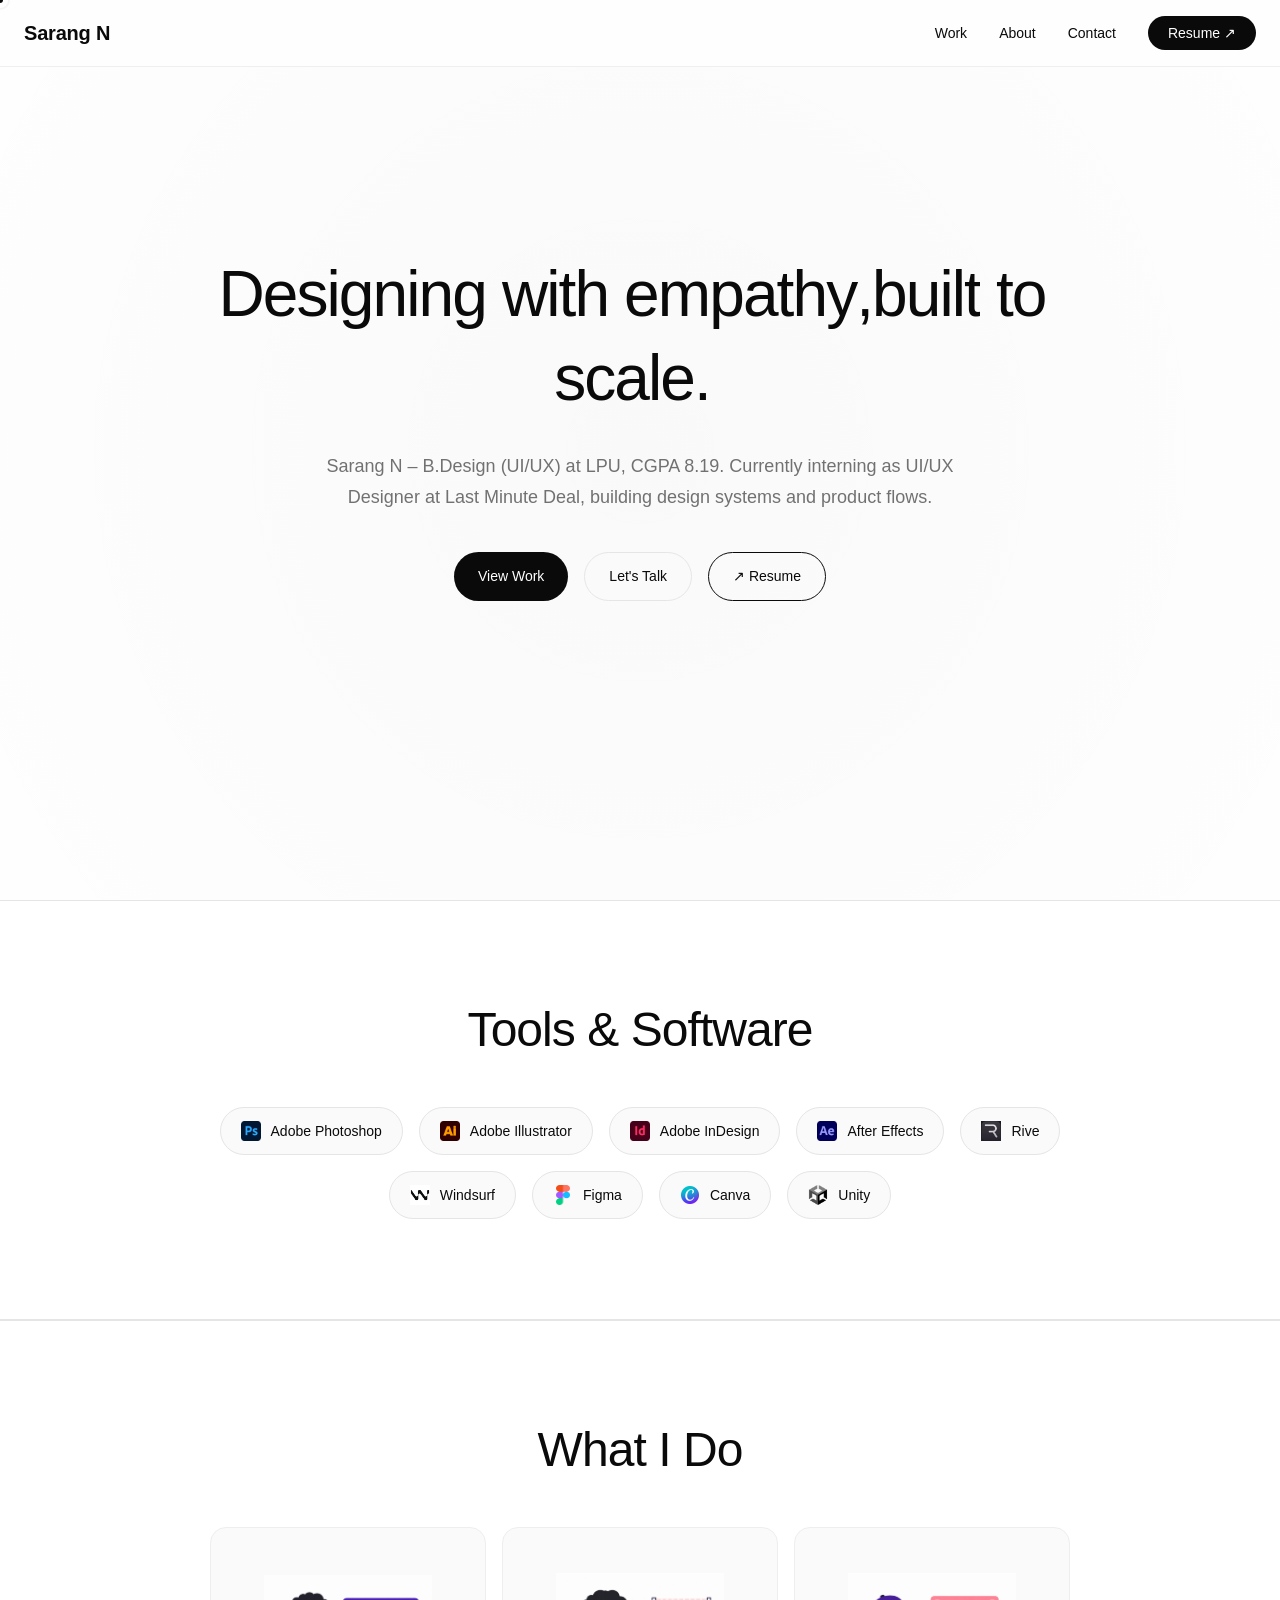
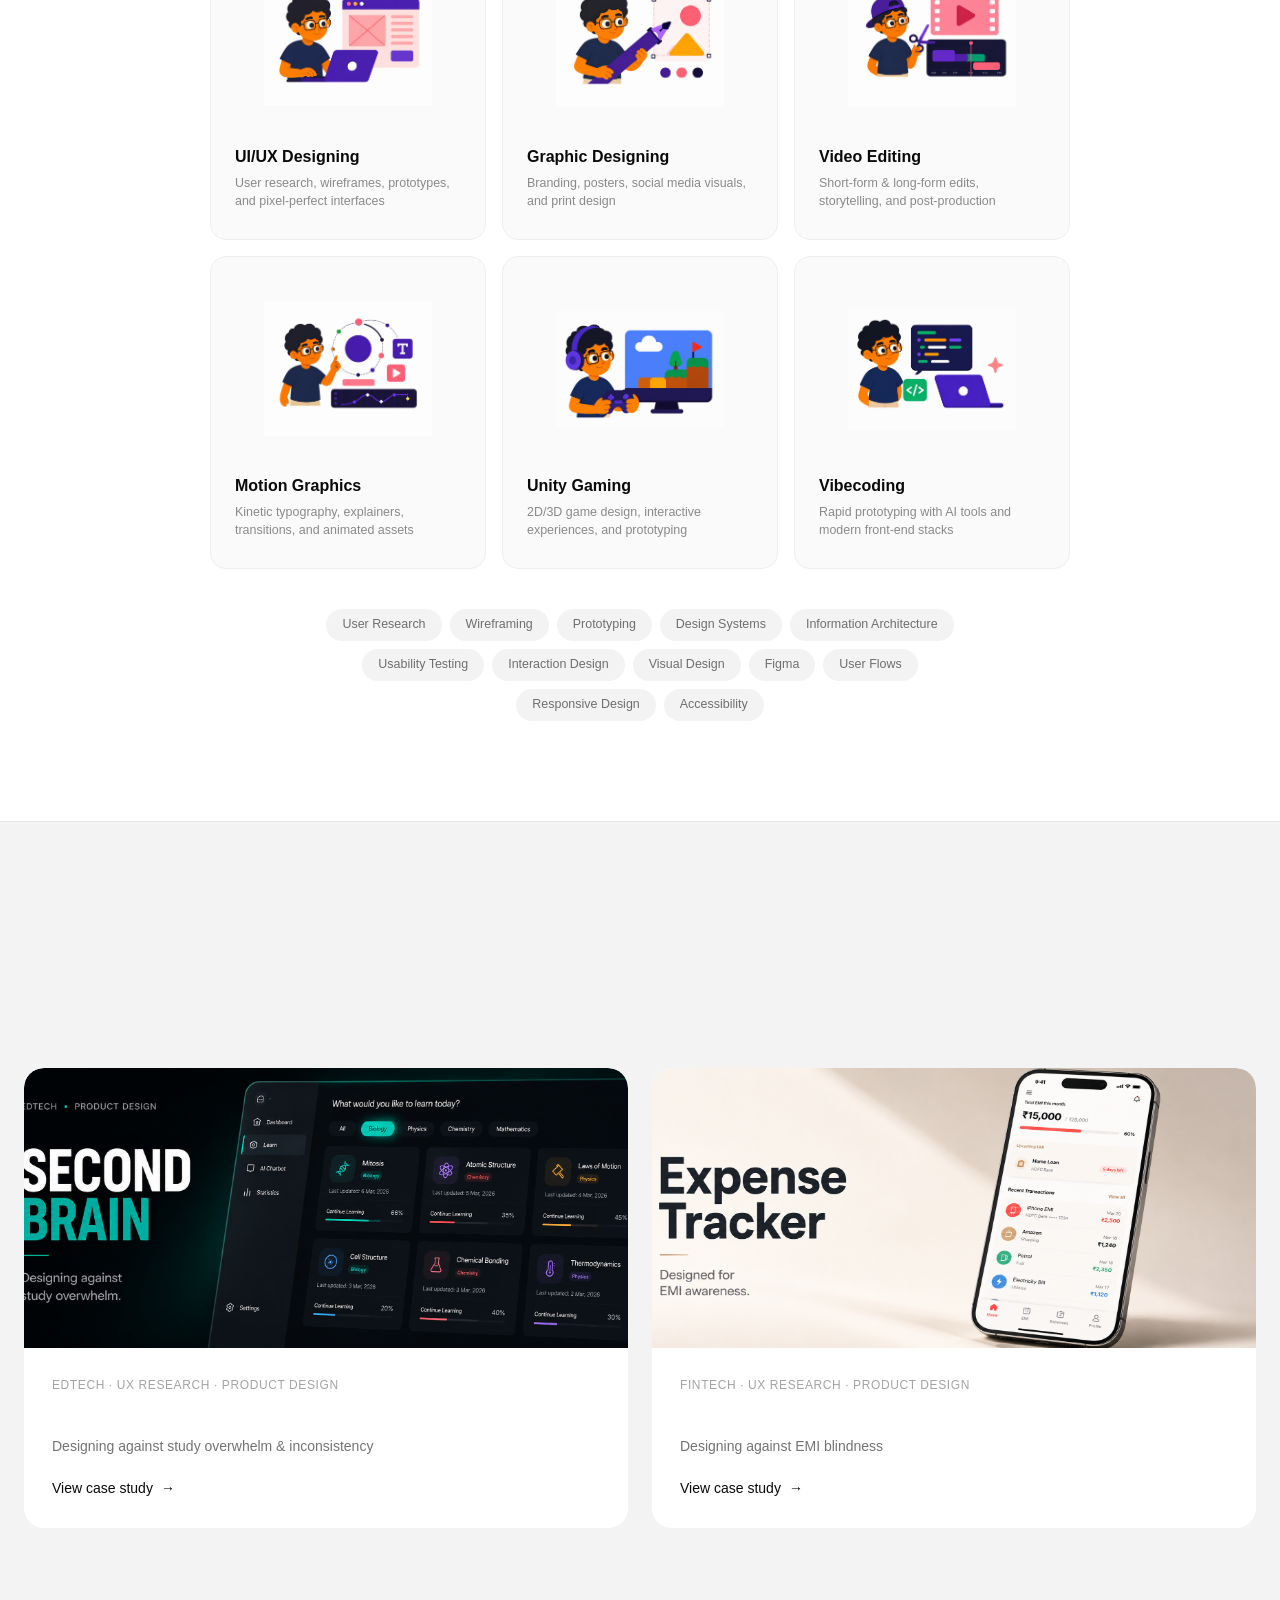
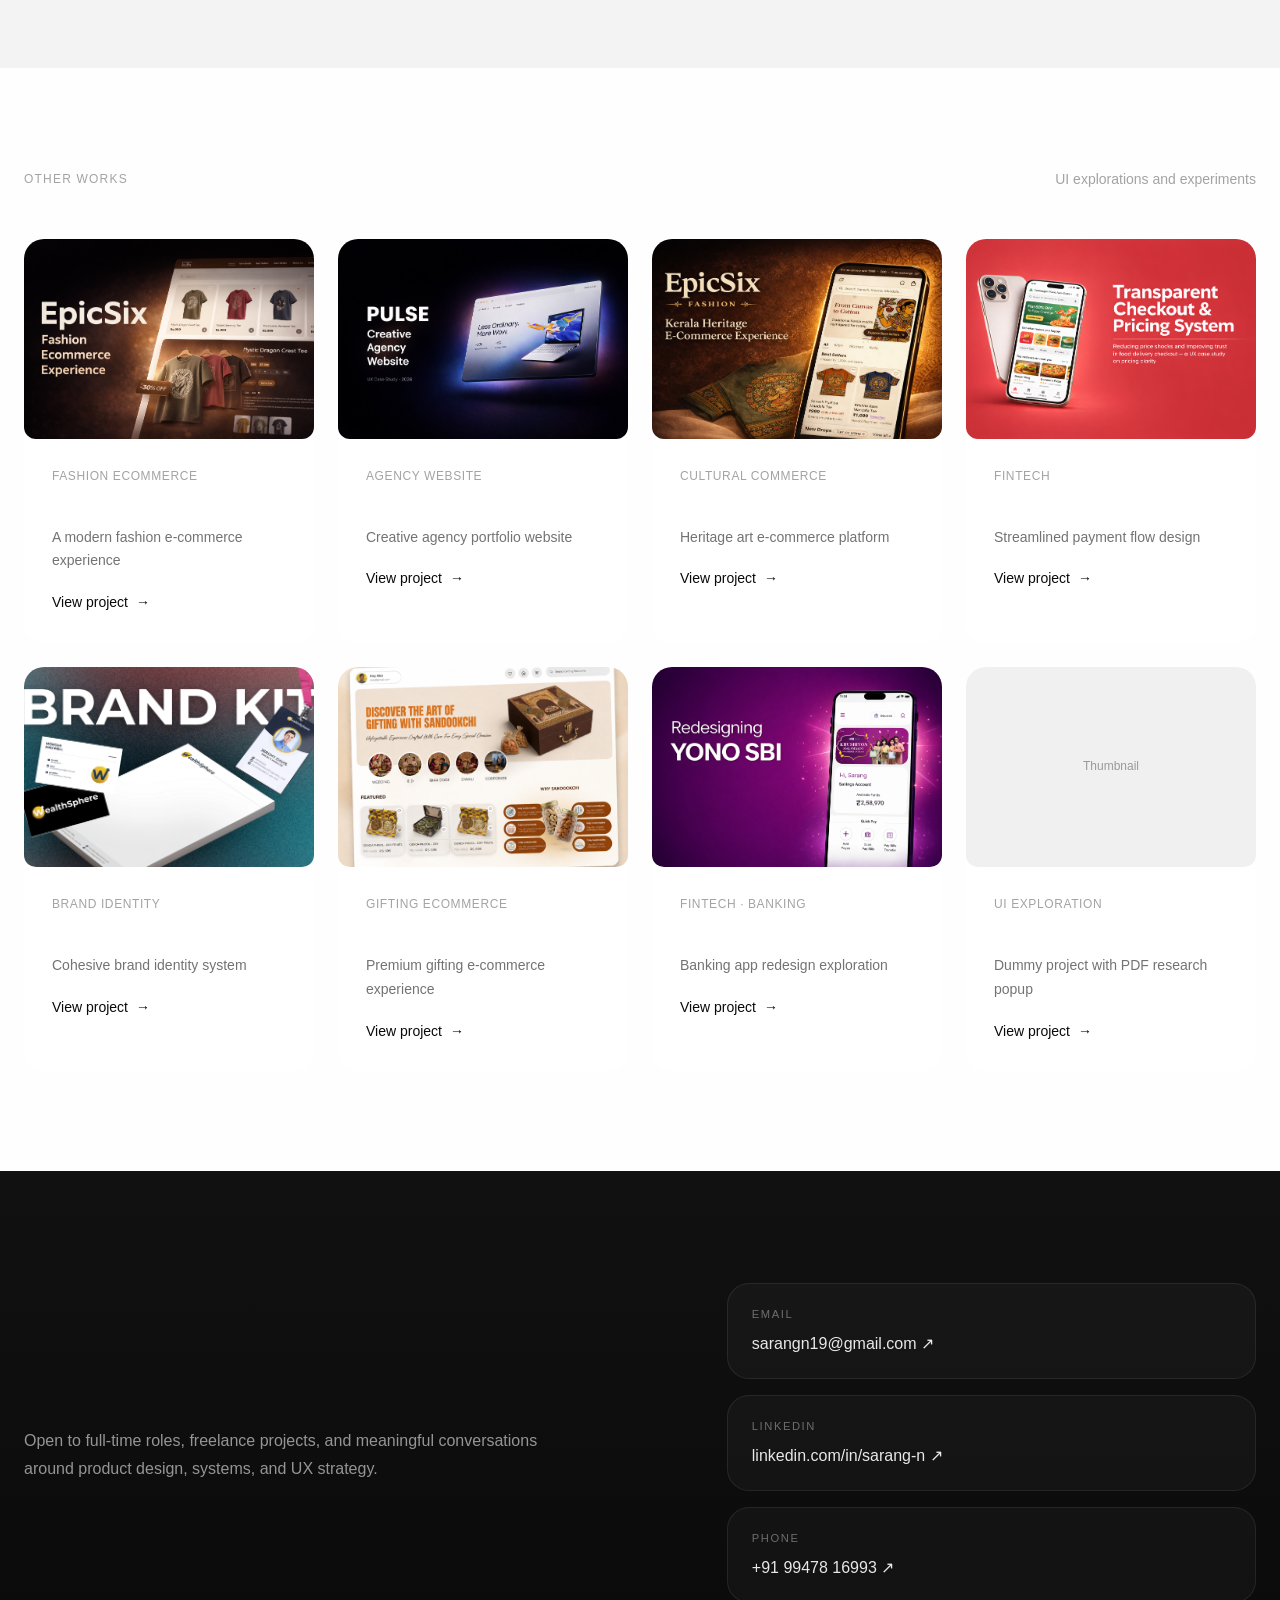
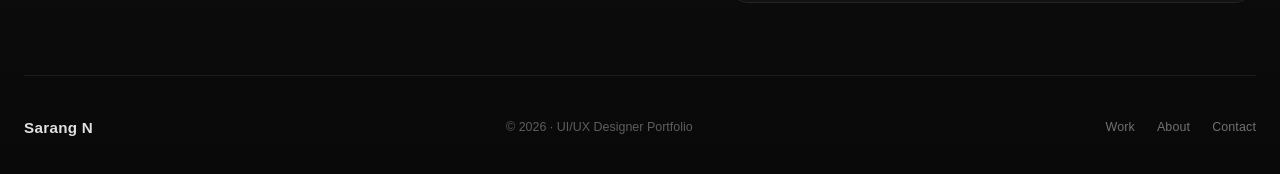
==== index.html @ 572680f7 "Remove grey hover bg" ====
﻿<!DOCTYPE html>
<html lang="en">
<head>
    <meta charset="UTF-8">
    <meta name="viewport" content="width=device-width, initial-scale=1.0">
    <title>Sarang N – UI/UX Designer</title>
    <link href="https://api.fontshare.com/v2/css?f[]=satoshi@400,500,700,900&display=swap" rel="stylesheet">
    <link rel="stylesheet" href="styles.css">
    <style>
        /* Satoshi override */
        * { font-family: 'Satoshi', sans-serif !important; }

        /* Nav fix â€” use existing .navbar + .container */
        .navbar { background: rgba(254,254,254,0.92); border-bottom: 1px solid rgba(0,0,0,0.06); }
        .navbar.scrolled { background: rgba(254,254,254,0.98); }
        .logo, .nav-links a { color: #0a0a0a !important; }
        .nav-links a::after, .nav-links a::before { background: #0a0a0a !important; }
        .nav-cta-item { list-style: none; }
        .nav-cta {
            background: #0a0a0a !important;
            color: #ffffff !important;
            border-color: #0a0a0a !important;
            padding: 10px 20px !important;
            border-radius: 100px !important;
            text-decoration: none !important;
            font-size: 0.875rem !important;
            font-weight: 500 !important;
        }
        .nav-cta span { color: #ffffff !important; }
        .nav-cta::after, .nav-cta::before { display: none !important; }
        .nav-cta:hover { background: #1f1f1f !important; color: #fff !important; }
        .mobile-resume-cta {
            display: none;
            background: #0a0a0a;
            color: #ffffff;
            border: 1px solid #0a0a0a;
            border-radius: 100px;
            padding: 8px 14px;
            font-size: 0.8rem;
            font-weight: 500;
            text-decoration: none;
            line-height: 1;
            white-space: nowrap;
        }
        .mobile-menu-btn span { background: #0a0a0a; }
        .nav-links.active { background: rgba(254,254,254,0.98) !important; }

        /* Hero */
        .hero { background: #fefefe; }
        .hero-title { color: #0a0a0a; -webkit-text-fill-color: #0a0a0a; background: none; background-clip: unset; }
        .hero-subtitle { color: rgba(0,0,0,0.55); }

        /* Work cards */
        .work { background: #f3f3f3; }
        .work-card { background: #fff; border-radius: 20px; overflow: hidden; }
        .work-card h3 { color: #0a0a0a; }

        /* Tools */
        .tools { background: #fff; }

        /* Combined contact+footer */
        .contact-combined {
            background: linear-gradient(180deg, #111111 0%, #090909 100%);
            color: #ffffff;
        }
        .cc-inner {
            max-width: 1400px;
            margin: 0 auto;
            padding: 0 24px;
        }
        .cc-top {
            display: grid;
            grid-template-columns: minmax(0, 1.1fr) minmax(320px, 0.9fr);
            gap: 56px;
            align-items: start;
            padding: 112px 0 72px;
            border-bottom: 1px solid rgba(255,255,255,0.08);
        }
        .cc-heading {
            max-width: 680px;
        }
        .cc-title {
            font-size: clamp(2.6rem,5vw,5rem);
            font-weight: 700;
            letter-spacing: -.04em;
            line-height: 0.98;
            color: #fff;
            margin-bottom: 18px;
        }
        .cc-title em {
            font-style: italic;
            font-weight: 400;
            color: rgba(255,255,255,0.9);
        }
        .cc-sub {
            font-size: 1rem;
            line-height: 1.8;
            color: rgba(255,255,255,.56);
            margin-bottom: 0;
            max-width: 520px;
        }
        .cc-links {
            display: grid;
            gap: 16px;
        }
        .cc-link {
            display: block;
            padding: 22px 24px;
            border: 1px solid rgba(255,255,255,.08);
            border-radius: 22px;
            background: rgba(255,255,255,.03);
            text-decoration: none;
            transition: transform .2s ease, border-color .2s ease, background .2s ease;
        }
        .cc-link:hover {
            transform: translateY(-2px);
            border-color: rgba(255,255,255,.16);
            background: rgba(255,255,255,.05);
        }
        .cc-link-content {
            display: flex;
            flex-direction: column;
            gap: 8px;
        }
        .cc-link-label {
            font-size: .7rem;
            letter-spacing: .14em;
            text-transform: uppercase;
            color: rgba(255,255,255,.38);
        }
        .cc-link-val {
            font-size: 1rem;
            line-height: 1.5;
            color: rgba(255,255,255,.9);
            transition: color .2s ease;
        }
        .cc-link:hover .cc-link-val { color:#fff; }
        .cc-bottom {
            display:flex;
            align-items:center;
            justify-content:space-between;
            padding:28px 0 34px;
            gap:16px;
            flex-wrap:wrap;
        }
        .cc-logo {
            font-size: .95rem;
            font-weight: 600;
            color: rgba(255,255,255,.88);
        }
        .cc-copy {
            font-size: .78rem;
            color: rgba(255,255,255,.34);
        }
        .cc-nav {
            display:flex;
            gap:22px;
        }
        .cc-nav a {
            font-size: .78rem;
            color: rgba(255,255,255,.42);
            text-decoration:none;
            transition:color .2s ease;
        }
        .cc-nav a:hover { color:rgba(255,255,255,.82); }

        /* Expertise section */
        .expertise {
            padding: 100px 0;
            background: #fff;
            border-top: 1px solid var(--border-color);
            border-bottom: 1px solid var(--border-color);
        }
        .expertise-title {
            text-align: center;
            margin-bottom: 48px;
        }
        .expertise-title .section-title {
            margin-bottom: 0;
        }
        .expertise-grid {
            display: grid;
            grid-template-columns: repeat(3, 1fr);
            gap: 16px;
            max-width: 860px;
            margin: 0 auto 40px;
        }
        .exp-card {
            padding: 28px 24px;
            background: #fafafa;
            border: 1px solid #eee;
            border-radius: 16px;
            transition: all .35s cubic-bezier(.16,1,.3,1);
        }
        .exp-card:hover {
            transform: translateY(-4px);
        }
        .exp-icon {
            width: 168px;
            height: 168px;
            object-fit: contain;
            display: block;
            margin: 0 auto 20px;
            border-radius: 16px;
        }
        .exp-name {
            font-size: 1rem;
            font-weight: 600;
            color: #0a0a0a;
        }
        .exp-sub {
            font-size: .78rem;
            color: rgba(0,0,0,.45);
            margin-top: 4px;
            line-height: 1.5;
        }
        .ux-skills {
            display: flex;
            flex-wrap: wrap;
            justify-content: center;
            gap: 8px;
            max-width: 680px;
            margin: 0 auto;
        }
        .ux-skill-pill {
            padding: 6px 16px;
            background: #f3f3f3;
            border-radius: 100px;
            font-size: .78rem;
            font-weight: 500;
            color: rgba(0,0,0,.55);
            transition: all .25s ease;
        }
        .ux-skill-pill:hover {
            background: #0a0a0a;
            color: #fff;
        }
        @media(max-width:768px) {
            .expertise-grid { grid-template-columns: repeat(2,1fr); gap: 12px; }
            .exp-card { padding: 22px 18px; }
        }
        @media(max-width:480px) {
            .expertise-grid { grid-template-columns: 1fr; }
        }

        @media(max-width:900px) {
            .cc-top {
                grid-template-columns: 1fr;
                gap: 36px;
                padding: 84px 0 56px;
            }
        }

        @media(max-width:600px) {
            .cc-inner { padding: 0 20px; }
            .cc-top { padding:72px 0 44px; }
            .cc-link { padding: 18px 18px; border-radius: 18px; }
            .cc-bottom { flex-direction:column; align-items:flex-start; padding:22px 0 28px; }
        }

        @media (max-width: 768px) {
            .mobile-resume-cta { display: inline-flex; align-items: center; justify-content: center; }
            .nav-links.active .nav-cta-item { width: 100%; }
            .nav-links.active .nav-cta {
                width: 100%;
                justify-content: center;
            }
        }


    </style>
</head>
<body>
<div class="page-wrapper">

    <!-- Nav -->
    <nav class="navbar">
        <div class="container" style="display:flex;align-items:center;justify-content:space-between;">
            <a href="#" class="logo">Sarang N</a>
            <ul class="nav-links">
                <li><a href="#work">Work</a></li>
                <li><a href="#about">About</a></li>
                <li><a href="#contact">Contact</a></li>
                <li class="nav-cta-item"><a href="#" class="nav-cta"><span>Resume ↗</span></a></li>
            </ul>
            <a href="#" class="mobile-resume-cta">Resume ↗</a>
            <button class="mobile-menu-btn"><span></span><span></span></button>
        </div>
    </nav>

    <!-- Hero -->
    <section class="hero">
        <div class="container">
            <h1 class="hero-title">Designing with empathy,<br>built to scale.</h1>
            <p class="hero-subtitle">Sarang N – B.Design (UI/UX) at LPU, CGPA 8.19. Currently interning as UI/UX Designer at Last Minute Deal, building design systems and product flows.</p>
            <div class="hero-cta">
                <a href="#work" class="btn btn-primary">View Work</a>
                <a href="#contact" class="btn btn-secondary">Let's Talk</a>
                <a href="#" class="btn btn-outline">↗ Resume</a>
            </div>
        </div>
    </section>

    <!-- Tools -->
    <section class="tools" id="about">
        <div class="container">
            <h2 class="section-title">Tools & Software</h2>
            <div class="tools-grid">
                <div class="tool-item"><img src="software logo/photoshop logo.png" alt="Adobe Photoshop"><span>Adobe Photoshop</span></div>
                <div class="tool-item"><img src="software logo/illustrator logo.png" alt="Adobe Illustrator"><span>Adobe Illustrator</span></div>
                <div class="tool-item"><img src="software logo/indesign.png" alt="Adobe InDesign"><span>Adobe InDesign</span></div>
                <div class="tool-item"><img src="software logo/after effects.png" alt="After Effects"><span>After Effects</span></div>
                <div class="tool-item"><img src="software logo/rive logo.png" alt="Rive"><span>Rive</span></div>
                <div class="tool-item"><img src="software logo/windsurf logo.png" alt="Windsurf"><span>Windsurf</span></div>
                <div class="tool-item"><img src="software logo/figma logo.png" alt="Figma"><span>Figma</span></div>
                <div class="tool-item"><img src="software logo/canva logo.png" alt="Canva"><span>Canva</span></div>
                <div class="tool-item"><img src="software logo/unity logo.webp" alt="Unity"><span>Unity</span></div>
            </div>
        </div>
    </section>

    <!-- Expertise -->
    <section class="expertise">
        <div class="container">
            <div class="expertise-title">
                <h2 class="section-title">What I Do</h2>
            </div>
            <div class="expertise-grid">
                <div class="exp-card">
                    <img src="uiux.png" alt="" class="exp-icon">
                    <div class="exp-name">UI/UX Designing</div>
                    <div class="exp-sub">User research, wireframes, prototypes, and pixel-perfect interfaces</div>
                </div>
                <div class="exp-card">
                    <img src="graphic designing.png" alt="" class="exp-icon">
                    <div class="exp-name">Graphic Designing</div>
                    <div class="exp-sub">Branding, posters, social media visuals, and print design</div>
                </div>
                <div class="exp-card">
                    <img src="video editing.png" alt="" class="exp-icon">
                    <div class="exp-name">Video Editing</div>
                    <div class="exp-sub">Short-form &amp; long-form edits, storytelling, and post-production</div>
                </div>
                <div class="exp-card">
                    <img src="motion graphics.png" alt="" class="exp-icon">
                    <div class="exp-name">Motion Graphics</div>
                    <div class="exp-sub">Kinetic typography, explainers, transitions, and animated assets</div>
                </div>
                <div class="exp-card">
                    <img src="unity gaming.png" alt="" class="exp-icon">
                    <div class="exp-name">Unity Gaming</div>
                    <div class="exp-sub">2D/3D game design, interactive experiences, and prototyping</div>
                </div>
                <div class="exp-card">
                    <img src="vibe coding.png" alt="" class="exp-icon">
                    <div class="exp-name">Vibecoding</div>
                    <div class="exp-sub">Rapid prototyping with AI tools and modern front-end stacks</div>
                </div>
            </div>
            <div class="ux-skills">
                <span class="ux-skill-pill">User Research</span>
                <span class="ux-skill-pill">Wireframing</span>
                <span class="ux-skill-pill">Prototyping</span>
                <span class="ux-skill-pill">Design Systems</span>
                <span class="ux-skill-pill">Information Architecture</span>
                <span class="ux-skill-pill">Usability Testing</span>
                <span class="ux-skill-pill">Interaction Design</span>
                <span class="ux-skill-pill">Visual Design</span>
                <span class="ux-skill-pill">Figma</span>
                <span class="ux-skill-pill">User Flows</span>
                <span class="ux-skill-pill">Responsive Design</span>
                <span class="ux-skill-pill">Accessibility</span>
            </div>
        </div>
    </section>

    <!-- Work -->
    <section id="work" class="work">
        <div class="container">
            <div class="work-header">
                <h2 class="section-title">Selected Work</h2>
            </div>
            <div class="work-grid" style="grid-template-columns:repeat(2,1fr);">
                <a href="case-studies/second-brain.html" class="work-card" style="text-decoration:none;display:block;">
                    <div class="work-image" style="height:280px;overflow:hidden;border-radius:20px 20px 0 0;"><img src="thumbnail/thumbnail-secondbrain.png" alt="Second Brain Thumbnail" style="width:100%;height:100%;object-fit:cover;"></div>
                    <div class="work-content">
                        <span class="work-tag">EdTech · UX Research · Product Design</span>
                        <h3>Second Brain</h3>
                        <p>Designing against study overwhelm &amp; inconsistency</p>
                        <span class="work-link">View case study</span>
                    </div>
                </a>
                <a href="case-studies/clearflow.html" class="work-card" style="text-decoration:none;display:block;">
                    <div class="work-image" style="height:280px;overflow:hidden;border-radius:20px 20px 0 0;"><img src="thumbnail/thumbnail-flow-emi.png" alt="ClearFlow Thumbnail" style="width:100%;height:100%;object-fit:cover;"></div>
                    <div class="work-content">
                        <span class="work-tag">Fintech · UX Research · Product Design</span>
                        <h3>ClearFlow</h3>
                        <p>Designing against EMI blindness</p>
                        <span class="work-link">View case study</span>
                    </div>
                </a>
            </div>
        </div>
    </section>

    <!-- Other Works -->
    <section id="other-works" class="other-works">
        <div class="container">
            <div class="other-works-header">
                <span class="other-works-label">OTHER WORKS</span>
                <span class="other-works-subtitle">UI explorations and experiments</span>
            </div>
            <div class="other-works-grid">
                <a href="case-studies/epicsix.html" class="work-card" style="text-decoration:none;display:block;">
                    <div class="work-image" style="height:200px;overflow:hidden;border-radius:12px;"><img src="thumbnail/thumbnail-epicsix.png" alt="EpicSix E-commerce" style="width:100%;height:100%;object-fit:cover;"></div>
                    <div class="work-content">
                        <span class="work-tag">FASHION ECOMMERCE</span>
                        <h3>EpicSix - Ecommerce UI</h3>
                        <p>A modern fashion e-commerce experience</p>
                        <span class="work-link">View project</span>
                    </div>
                </a>
                <a href="case-studies/pulse.html" class="work-card" style="text-decoration:none;display:block;">
                    <div class="work-image" style="height:200px;overflow:hidden;border-radius:12px;"><img src="thumbnail/thumbnail-pulse.png" alt="Pulse Creative Agency" style="width:100%;height:100%;object-fit:cover;"></div>
                    <div class="work-content">
                        <span class="work-tag">AGENCY WEBSITE</span>
                        <h3>Pulse - Creative Agency</h3>
                        <p>Creative agency portfolio website</p>
                        <span class="work-link">View project</span>
                    </div>
                </a>
                <a href="case-studies/kerala-murals.html" class="work-card" style="text-decoration:none;display:block;">
                    <div class="work-image" style="height:200px;overflow:hidden;border-radius:12px;"><img src="thumbnail/thumbnail-kerala-murals.png" alt="Kerala Murals" style="width:100%;height:100%;object-fit:cover;"></div>
                    <div class="work-content">
                        <span class="work-tag">CULTURAL COMMERCE</span>
                        <h3>Kerala Murals</h3>
                        <p>Heritage art e-commerce platform</p>
                        <span class="work-link">View project</span>
                    </div>
                </a>
                <a href="case-studies/transparent-checkout.html" class="work-card" style="text-decoration:none;display:block;">
                    <div class="work-image" style="height:200px;overflow:hidden;border-radius:12px;"><img src="thumbnail/thumbnail-checkout.png" alt="Checkout Experience" style="width:100%;height:100%;object-fit:cover;"></div>
                    <div class="work-content">
                        <span class="work-tag">FINTECH</span>
                        <h3>Checkout Experience</h3>
                        <p>Streamlined payment flow design</p>
                        <span class="work-link">View project</span>
                    </div>
                </a>
                <a href="case-studies/brandkit.html" class="work-card" style="text-decoration:none;display:block;">
                    <div class="work-image" style="height:200px;overflow:hidden;border-radius:12px;"><img src="thumbnail/thumbnail-brandkit.png" alt="Brand Kit" style="width:100%;height:100%;object-fit:cover;"></div>
                    <div class="work-content">
                        <span class="work-tag">BRAND IDENTITY</span>
                        <h3>Brand Kit</h3>
                        <p>Cohesive brand identity system</p>
                        <span class="work-link">View project</span>
                    </div>
                </a>
                <a href="case-studies/sandookchi.html" class="work-card" style="text-decoration:none;display:block;">
                    <div class="work-image" style="height:200px;overflow:hidden;border-radius:12px;"><img src="thumbnail/thumbnail-sandookchi.png" alt="Sandookchi Gifting" style="width:100%;height:100%;object-fit:cover;"></div>
                    <div class="work-content">
                        <span class="work-tag">GIFTING ECOMMERCE</span>
                        <h3>Sandookchi</h3>
                        <p>Premium gifting e-commerce experience</p>
                        <span class="work-link">View project</span>
                    </div>
                </a>
                <a href="case-studies/yono.html" class="work-card" style="text-decoration:none;display:block;">
                    <div class="work-image" style="height:200px;overflow:hidden;border-radius:12px;"><img src="thumbnail/thumbnail-yono.png" alt="YONO SBI Redesign" style="width:100%;height:100%;object-fit:cover;"></div>
                    <div class="work-content">
                        <span class="work-tag">FINTECH · BANKING</span>
                        <h3>YONO SBI Redesign</h3>
                        <p>Banking app redesign exploration</p>
                        <span class="work-link">View project</span>
                    </div>
                </a>
                <a href="case-studies/project-template.html" class="work-card" style="text-decoration:none;display:block;">
                    <div class="work-image" style="height:200px;overflow:hidden;border-radius:12px;background:#f0f0f0;display:flex;align-items:center;justify-content:center;"><span style="font-size:.75rem;color:#999;font-family:sans-serif;">Thumbnail</span></div>
                    <div class="work-content">
                        <span class="work-tag">UI EXPLORATION</span>
                        <h3>Project Template</h3>
                        <p>Dummy project with PDF research popup</p>
                        <span class="work-link">View project</span>
                    </div>
                </a>
            </div>
        </div>
    </section>

    <!-- Contact + Footer -->
    <section id="contact" class="contact-combined">
        <div class="cc-inner">
            <div class="cc-top">
                <div class="cc-heading">
                    <h2 class="cc-title">Let's build something<br><em>together.</em></h2>
                    <p class="cc-sub">Open to full-time roles, freelance projects, and meaningful conversations around product design, systems, and UX strategy.</p>
                </div>
                <div class="cc-links">
                    <a href="mailto:sarangn19@gmail.com" class="cc-link">
                        <div class="cc-link-content">
                            <span class="cc-link-label">Email</span>
                            <span class="cc-link-val">sarangn19@gmail.com ↗</span>
                        </div>
                    </a>
                    <a href="https://linkedin.com/in/sarang-n" class="cc-link" target="_blank" rel="noreferrer">
                        <div class="cc-link-content">
                            <span class="cc-link-label">LinkedIn</span>
                            <span class="cc-link-val">linkedin.com/in/sarang-n ↗</span>
                        </div>
                    </a>
                    <a href="tel:+919947816993" class="cc-link">
                        <div class="cc-link-content">
                            <span class="cc-link-label">Phone</span>
                            <span class="cc-link-val">+91 99478 16993 ↗</span>
                        </div>
                    </a>
                </div>
            </div>
            <div class="cc-bottom">
                <span class="cc-logo">Sarang N</span>
                <span class="cc-copy">© 2026 · UI/UX Designer Portfolio</span>
                <div class="cc-nav">
                    <a href="#work">Work</a>
                    <a href="#about">About</a>
                    <a href="#contact">Contact</a>
                </div>
            </div>
        </div>
    </section>

</div>
<script src="script.js"></script>

</body>
</html>
---- styles.css ----
﻿@import url('https://api.fontshare.com/v2/css?f[]=satoshi@400,500,700,900&display=swap');

/* Reset and Base Styles */
* {
    margin: 0;
    padding: 0;
    box-sizing: border-box;
}

/* Custom Cursor */
.cursor {
    position: fixed;
    width: 20px;
    height: 20px;
    border: 2px solid var(--primary-color);
    border-radius: 50%;
    pointer-events: none;
    z-index: 9999;
    transition: transform 0.15s ease, width 0.3s ease, height 0.3s ease, border-color 0.3s ease;
    transform: translate(-50%, -50%);
    mix-blend-mode: difference;
}

.cursor.hover {
    width: 50px;
    height: 50px;
    border-color: #fff;
    background: rgba(255,255,255,0.1);
}

.cursor-dot {
    position: fixed;
    width: 6px;
    height: 6px;
    background: var(--primary-color);
    border-radius: 50%;
    pointer-events: none;
    z-index: 10000;
    transform: translate(-50%, -50%);
    transition: transform 0.1s ease;
}

@media (pointer: coarse) {
    .cursor, .cursor-dot {
        display: none;
    }
}

:root {
    --primary-color: #0a0a0a;
    --secondary-color: #737373;
    --light-gray: #fafafa;
    --border-color: #e5e5e5;
    --white: #ffffff;
    --accent-color: #171717;
    --hover-bg: #f5f5f5;
    --off-white: #fefefe;
    --muted: #a3a3a3;

    /* Typography Scale - Consistent Font Sizes */
    --text-xs: 0.75rem;      /* 12px - Captions, tags */
    --text-sm: 0.875rem;     /* 14px - Labels, small text, nav links */
    --text-base: 1rem;       /* 16px - Body text */
    --text-md: 1.125rem;     /* 18px - Lead paragraphs */
    --text-lg: 1.25rem;      /* 20px - Card titles, h3 */
    --text-xl: 1.5rem;       /* 24px - Large titles */
    --text-2xl: clamp(1.75rem, 3vw, 2.5rem);   /* 28-40px - Section titles */
    --text-3xl: clamp(2rem, 4vw, 3rem);        /* 32-48px - h2 */
    --text-4xl: clamp(2.5rem, 5vw, 4rem);      /* 40-64px - h1, hero */
}

html {
    scroll-behavior: smooth;
}

/* Lenis Smooth Scroll */
html.lenis, html.lenis body {
    height: auto;
}

.lenis.lenis-smooth {
    scroll-behavior: auto !important;
}

.lenis.lenis-smooth [data-lenis-prevent] {
    overscroll-behavior: contain;
}

.lenis.lenis-stopped {
    overflow: hidden;
}

.lenis.lenis-scrolling iframe {
    pointer-events: none;
}

body {
    font-family: 'Satoshi', 'Inter', -apple-system, sans-serif;
    font-size: var(--text-base);
    line-height: 1.6;
    color: var(--primary-color);
    background: var(--off-white);
    -webkit-font-smoothing: antialiased;
    -moz-osx-font-smoothing: grayscale;
    cursor: none;
    /* overflow-x on body breaks position:sticky â€” use page-wrapper instead */
}

.container {
    max-width: 1400px;
    margin: 0 auto;
    padding: 0 24px;
}

/* Typography */
h1, h2, h3, h4, h5, h6 {
    font-weight: 500;
    line-height: 1.2;
}

h1 {
    font-size: var(--text-4xl);
    font-weight: 500;
    letter-spacing: -0.02em;
}

h2 {
    font-size: var(--text-3xl);
    font-weight: 500;
    letter-spacing: -0.02em;
}

h3 {
    font-size: var(--text-lg);
    font-weight: 500;
}

h4 {
    font-size: var(--text-sm);
    font-weight: 600;
    text-transform: uppercase;
    letter-spacing: 0.1em;
}

p {
    color: var(--secondary-color);
    line-height: 1.7;
}

.text-muted {
    color: var(--muted);
}

/* Navigation */
.navbar {
    position: fixed;
    top: 0;
    left: 0;
    right: 0;
    background: rgba(255, 255, 255, 0.8);
    backdrop-filter: blur(20px) saturate(180%);
    border-bottom: 1px solid rgba(0, 0, 0, 0.05);
    z-index: 1000;
    padding: 16px 0;
    transform: translateY(-100%);
    transition: transform 0.6s cubic-bezier(0.16, 1, 0.3, 1), background 0.3s ease;
}

.navbar.visible {
    transform: translateY(0);
}

.navbar.scrolled {
    background: rgba(255, 255, 255, 0.95);
    box-shadow: 0 1px 0 rgba(0, 0, 0, 0.05);
}

.navbar .container {
    display: flex;
    justify-content: space-between;
    align-items: center;
}

.logo {
    font-size: var(--text-lg);
    font-weight: 600;
    color: var(--primary-color);
    text-decoration: none;
    letter-spacing: -0.01em;
    position: relative;
    overflow: hidden;
    display: inline-block;
}

.logo::after {
    content: '';
    position: absolute;
    bottom: 0;
    left: 0;
    width: 100%;
    height: 1px;
    background: currentColor;
    transform: scaleX(0);
    transform-origin: right;
    transition: transform 0.4s cubic-bezier(0.16, 1, 0.3, 1);
}

.logo:hover::after {
    transform: scaleX(1);
    transform-origin: left;
}

.nav-links {
    display: flex;
    list-style: none;
    gap: 32px;
    align-items: center;
}

.nav-links a {
    color: var(--primary-color);
    text-decoration: none;
    font-size: var(--text-sm);
    font-weight: 500;
    position: relative;
    padding: 4px 0;
    transition: opacity 0.3s ease;
}

.nav-links a::before {
    content: '';
    position: absolute;
    bottom: 0;
    left: 0;
    width: 100%;
    height: 1px;
    background: currentColor;
    transform: scaleX(0);
    transform-origin: right;
    transition: transform 0.4s cubic-bezier(0.16, 1, 0.3, 1);
}

.nav-links a:hover::before {
    transform: scaleX(1);
    transform-origin: left;
}

.nav-links a:hover {
    opacity: 1;
}

.nav-cta {
    display: inline-flex;
    align-items: center;
    justify-content: center;
    background: var(--primary-color);
    color: var(--white) !important;
    padding: 10px 20px;
    border-radius: 100px;
    line-height: 1;
    isolation: isolate;
    overflow: hidden;
    transition: transform 0.2s ease, background 0.2s ease !important;
}

.nav-cta::before,
.nav-cta::after {
    display: none;
}

.nav-cta:hover {
    opacity: 1 !important;
    transform: scale(1.02);
    background: var(--accent-color) !important;
}

.mobile-menu-btn {
    display: none;
    flex-direction: column;
    gap: 6px;
    background: none;
    border: none;
    cursor: pointer;
    padding: 8px;
}

.mobile-menu-btn span {
    display: block;
    width: 24px;
    height: 2px;
    background: var(--primary-color);
    transition: transform 0.3s ease;
}

/* Buttons */
.btn {
    display: inline-flex;
    align-items: center;
    justify-content: center;
    padding: 12px 24px;
    font-size: var(--text-sm);
    font-weight: 500;
    text-decoration: none;
    border-radius: 100px;
    transition: all 0.4s cubic-bezier(0.16, 1, 0.3, 1);
    cursor: none;
    border: none;
    font-family: inherit;
    position: relative;
    overflow: hidden;
}

.btn::before {
    content: '';
    position: absolute;
    top: 50%;
    left: 50%;
    width: 0;
    height: 0;
    border-radius: 50%;
    background: rgba(255, 255, 255, 0.2);
    transform: translate(-50%, -50%);
    transition: width 0.6s ease, height 0.6s ease;
}

.btn:hover::before {
    width: 300px;
    height: 300px;
}

.btn-primary {
    background: var(--primary-color);
    color: var(--white);
}

.btn-primary:hover {
    background: var(--accent-color);
    transform: translateY(-2px) scale(1.02);
    box-shadow: 0 10px 30px rgba(0, 0, 0, 0.2);
}

.btn-primary:active {
    transform: translateY(0) scale(0.98);
}

.btn-secondary {
    background: transparent;
    color: var(--primary-color);
    border: 1px solid var(--border-color);
}

.btn-secondary:hover {
    background: var(--light-gray);
    border-color: var(--primary-color);
    transform: translateY(-2px);
    box-shadow: 0 8px 20px rgba(0, 0, 0, 0.08);
}

.btn-outline {
    background: transparent;
    color: var(--primary-color);
    border: 1px solid var(--primary-color);
}

.btn-outline:hover {
    background: var(--primary-color);
    color: var(--white);
}

.btn-large {
    padding: 16px 32px;
    font-size: var(--text-base);
}

/* Hero Section */
.hero {
    min-height: 100vh;
    display: flex;
    align-items: center;
    justify-content: center;
    text-align: center;
    padding: 120px 24px 80px;
    background: var(--off-white);
    position: relative;
    overflow: hidden;
}

.hero::before {
    content: '';
    position: absolute;
    top: -50%;
    left: -50%;
    width: 200%;
    height: 200%;
    background: radial-gradient(circle at 50% 50%, rgba(0,0,0,0.02) 0%, transparent 50%);
    animation: gradientRotate 30s linear infinite;
    pointer-events: none;
}

@keyframes gradientRotate {
    from { transform: rotate(0deg); }
    to { transform: rotate(360deg); }
}

.hero-title {
    max-width: 900px;
    margin: 0 auto 24px;
    font-size: var(--text-4xl);
    background: linear-gradient(135deg, #667eea 0%, #764ba2 50%, #f093fb 100%);
    -webkit-background-clip: text;
    -webkit-text-fill-color: transparent;
    background-clip: text;
    font-weight: 500;
    line-height: 1.1;
    letter-spacing: -0.03em;
    opacity: 1;
}

.hero-subtitle {
    max-width: 700px;
    margin: 0 auto 40px;
    font-size: var(--text-md);
    color: var(--secondary-color);
    line-height: 1.7;
    opacity: 0;
    transform: translateY(30px);
    animation: fadeInUp 0.8s cubic-bezier(0.16, 1, 0.3, 1) 0.2s forwards;
}

@keyframes heroReveal {
    to {
        opacity: 1;
        transform: translateY(0);
    }
}

.hero-title .word {
    display: inline-block;
    overflow: hidden;
}

.hero-title .char {
    display: inline-block;
    opacity: 0;
    transform: translateY(100%);
    animation: charReveal 0.8s cubic-bezier(0.16, 1, 0.3, 1) forwards;
}

@keyframes charReveal {
    to {
        opacity: 1;
        transform: translateY(0);
    }
}

.hero-cta {
    display: flex;
    gap: 16px;
    justify-content: center;
    flex-wrap: wrap;
    opacity: 0;
    transform: translateY(30px);
    animation: fadeInUp 0.8s cubic-bezier(0.16, 1, 0.3, 1) 0.4s forwards;
    margin-bottom: 80px;
}

.hero-visual {
    width: 100%;
    max-width: 1200px;
    margin: 0 auto;
    opacity: 0;
    transform: translateY(40px);
    animation: fadeInUp 1s cubic-bezier(0.16, 1, 0.3, 1) 0.6s forwards;
    display: flex;
    flex-direction: column;
    align-items: center;
}

.hero-image-placeholder {
    width: 100%;
    height: 500px;
    border-radius: 16px;
    box-shadow: 0 30px 60px rgba(0, 0, 0, 0.1);
}

.hero-badge {
    background: #ffffff;
    padding: 14px 28px;
    border-radius: 100px;
    font-weight: 500;
    font-size: var(--text-sm);
    letter-spacing: 0.02em;
    box-shadow: 0 4px 20px rgba(0, 0, 0, 0.15);
    white-space: nowrap;
    margin-top: -24px;
    z-index: 10;
    border: 1px solid var(--border-color);
}

/* Stats Section */
.stats {
    padding: 80px 0;
    background: #f3f3f3;
    border-top: 1px solid var(--border-color);
    border-bottom: 1px solid var(--border-color);
}

.stats-grid {
    display: flex;
    justify-content: center;
    gap: 80px;
    margin-bottom: 60px;
}

.stat-item {
    text-align: center;
}

.stat-number {
    display: block;
    font-size: var(--text-3xl);
    font-weight: 500;
    color: #0a0a0a;
    line-height: 1;
    margin-bottom: 8px;
    letter-spacing: -0.02em;
}

.stat-label {
    font-size: var(--text-sm);
    color: var(--muted);
}

.partner-logos {
    display: flex;
    justify-content: center;
    gap: 48px;
    flex-wrap: wrap;
}

.logo-item {
    font-size: var(--text-base);
    color: var(--secondary-color);
    font-weight: 500;
    opacity: 0.6;
    transition: opacity 0.3s ease;
}

.logo-item:hover {
    opacity: 1;
}

/* Axioms Section */
.axioms {
    padding: 140px 0;
    background: var(--off-white);
}

.axioms-content {
    max-width: 800px;
    margin: 0 auto;
    text-align: center;
}

.axioms .section-title {
    font-size: var(--text-2xl);
    margin-bottom: 16px;
}

.section-subtitle {
    font-size: var(--text-md);
    color: var(--muted);
}

/* Services Section */
.services {
    padding: 120px 0;
    background: #f3f3f3;
}

.services-grid {
    display: grid;
    grid-template-columns: repeat(4, 1fr);
    gap: 24px;
}

@media (max-width: 1200px) {
    .services-grid {
        grid-template-columns: repeat(2, 1fr);
    }
}

@media (max-width: 768px) {
    .services-grid {
        grid-template-columns: 1fr;
    }
}

.service-card {
    background: var(--white);
    padding: 32px;
    border-radius: 16px;
    transition: all 0.5s cubic-bezier(0.16, 1, 0.3, 1);
    position: relative;
    overflow: hidden;
    opacity: 0;
    transform: translateY(40px);
}

.service-card::before {
    content: '';
    position: absolute;
    top: 0;
    left: 0;
    width: 100%;
    height: 100%;
    background: linear-gradient(135deg, rgba(0,0,0,0.02) 0%, transparent 50%);
    opacity: 0;
    transition: opacity 0.5s ease;
}

.service-card:hover {
    transform: translateY(-8px) scale(1.02);
    box-shadow: 0 30px 60px rgba(0, 0, 0, 0.12);
}

.service-card:hover::before {
    opacity: 1;
}

.service-card.revealed {
    opacity: 1;
    transform: translateY(0);
    transition: all 0.6s cubic-bezier(0.16, 1, 0.3, 1);
}

.service-card h3 {
    margin-bottom: 12px;
    font-size: var(--text-md);
}

.service-card p {
    font-size: var(--text-sm);
    color: var(--secondary-color);
}

/* Tools Section */
.tools {
    padding: 100px 0;
    background: var(--white);
    border-top: 1px solid var(--border-color);
    border-bottom: 1px solid var(--border-color);
}

.tools .section-title {
    text-align: center;
    margin-bottom: 48px;
}

.tools-grid {
    display: flex;
    flex-wrap: wrap;
    justify-content: center;
    gap: 16px;
    max-width: 900px;
    margin: 0 auto;
}

.tool-item {
    padding: 12px 20px;
    background: var(--light-gray);
    border-radius: 100px;
    font-size: 0.875rem;
    font-weight: 500;
    color: var(--primary-color);
    transition: all 0.3s cubic-bezier(0.16, 1, 0.3, 1);
    border: 1px solid var(--border-color);
    display: flex;
    align-items: center;
    gap: 10px;
}

.tool-item img {
    width: 20px;
    height: 20px;
    object-fit: contain;
    flex-shrink: 0;
    transition: filter 0.3s ease;
}

.tool-item:hover {
    background: var(--primary-color);
    color: var(--white);
    transform: translateY(-2px);
    border-color: var(--primary-color);
}

.tool-item:hover img {
    filter: none;
}

/* Work Section */
.work {
    padding: 140px 0;
    background: #f3f3f3;
}

.work-header {
    text-align: center;
    margin-bottom: 48px;
}

.work-header .section-title {
    margin-bottom: 0;
}

.work-grid {
    display: grid;
    grid-template-columns: repeat(4, 1fr);
    gap: 24px;
}

.section-title {
    text-align: center;
    margin-bottom: 64px;
    font-size: var(--text-3xl);
    opacity: 0;
    transform: translateY(30px);
    transition: all 0.8s cubic-bezier(0.16, 1, 0.3, 1);
}

.section-title.revealed {
    opacity: 1;
    transform: translateY(0);
}

.work-card {
    background: var(--white);
    border-radius: 20px;
    overflow: hidden;
    transition: all 0.6s cubic-bezier(0.16, 1, 0.3, 1);
    position: relative;
}

.work-card:hover {
    transform: translateY(-8px);
    box-shadow: 0 20px 40px rgba(0, 0, 0, 0.1);
}

.work-image {
    height: 200px;
    width: 100%;
    border-radius: 12px;
}

.work-content {
    padding: 28px;
}

.work-content h3 {
    margin-bottom: 8px;
    font-size: var(--text-lg);
}

.work-content p {
    margin-bottom: 16px;
    font-size: var(--text-sm);
    color: var(--secondary-color);
}

.work-tag {
    display: block;
    font-size: var(--text-xs);
    color: var(--muted);
    text-transform: uppercase;
    letter-spacing: 0.05em;
    margin-bottom: 8px;
}

.work-link {
    color: var(--primary-color);
    text-decoration: none;
    font-weight: 500;
    font-size: var(--text-sm);
    display: inline-flex;
    align-items: center;
    gap: 8px;
    transition: all 0.3s cubic-bezier(0.16, 1, 0.3, 1);
    position: relative;
}

.work-link::after {
    content: '→';
    transition: transform 0.3s cubic-bezier(0.16, 1, 0.3, 1);
}

.work-link:hover {
    gap: 16px;
    color: var(--accent-color);
}

.work-link:hover::after {
    transform: translateX(4px);
}

.work-link::after {
    content: '→';
}

.view-all {
    text-align: center;
    margin-top: 48px;
}

/* â”€â”€ Other Works Section â”€â”€ */
.other-works {
    padding: 100px 0;
    background: var(--off-white);
}

.other-works-header {
    display: flex;
    justify-content: space-between;
    align-items: center;
    margin-bottom: 48px;
}

.other-works-label {
    font-size: var(--text-xs);
    font-weight: 500;
    letter-spacing: 0.1em;
    color: var(--muted);
    text-transform: uppercase;
}

.other-works-subtitle {
    font-size: var(--text-sm);
    color: var(--muted);
    font-weight: 400;
}

.other-works-grid {
    display: grid;
    grid-template-columns: repeat(4, 1fr);
    gap: 24px;
}

.other-works-grid .work-card {
    background: var(--white);
    border-radius: 20px;
}

.other-works-grid .work-image {
    border-radius: 20px 20px 0 0;
    height: 180px;
}

@media (max-width: 1024px) {
    .other-works-grid {
        grid-template-columns: repeat(3, 1fr);
    }
}

@media (max-width: 768px) {
    .other-works-grid {
        grid-template-columns: repeat(2, 1fr);
    }
    
    .other-works-header {
        flex-direction: column;
        align-items: flex-start;
        gap: 8px;
    }
}

@media (max-width: 480px) {
    .other-works-grid {
        grid-template-columns: 1fr;
    }
}

/* â”€â”€ Capabilities Section â”€â”€ */
.capabilities-section {
    background: #0a0a0a;
    position: relative;
}

.cap-inner {
    max-width: 1400px;
    margin: 0 auto;
    padding: 0 40px;
    position: relative;
}

/* Spacer holds the grid column space when left goes fixed */
.cap-left-spacer {
    position: absolute;
    top: 0; left: 40px;
    width: 300px;
    height: 100%;
    pointer-events: none;
}

.cap-left {
    position: absolute;
    top: 0; left: 40px;
    width: 300px;
    height: 100vh;
    display: flex;
    flex-direction: column;
    justify-content: center;
    gap: 16px;
    z-index: 2;
}

.cap-label {
    font-size: 0.65rem;
    letter-spacing: 0.14em;
    text-transform: uppercase;
    color: rgba(255,255,255,0.3);
    margin-bottom: 8px;
    display: block;
}

.cap-words { display: flex; flex-direction: column; }

.cap-word {
    font-size: clamp(2.5rem, 4vw, 4rem);
    font-weight: 700;
    line-height: 1.15;
    letter-spacing: -0.02em;
    color: rgba(255,255,255,0.15);
    transition: color 0.4s ease;
}

.cap-word.active { color: #fff; }

/* Right scrolling column â€” always offset by left width */
.cap-right {
    margin-left: 380px;
    display: flex;
    flex-direction: column;
    padding: 0;
}

.cap-group {
    min-height: 100vh;
    display: flex;
    flex-direction: column;
    justify-content: center;
    gap: 16px;
    padding: 60px 0;
}

.cap-item {
    display: flex;
    align-items: center;
    gap: 16px;
    padding: 18px 20px;
    border-radius: 8px;
    background: rgba(255,255,255,0.03);
    border: 1px solid rgba(255,255,255,0.06);
    max-width: 440px;
    opacity: 0;
    transform: translateY(20px);
    transition: opacity 0.5s ease, transform 0.5s ease,
                background 0.3s ease, border-color 0.3s ease;
}

.cap-item.visible { opacity: 1; transform: translateY(0); }
.cap-item:hover { background: rgba(255,255,255,0.07); border-color: rgba(255,255,255,0.12); }

.cap-icon {
    width: 80px; height: 80px;
    background: rgba(255,255,255,0.06);
    border-radius: 12px;
    display: flex; align-items: center; justify-content: center;
    font-size: 2rem; flex-shrink: 0;
    border: 1px solid rgba(255,255,255,0.08);
    overflow: hidden;
}

.cap-icon img {
    width: 100%;
    height: 100%;
    object-fit: contain;
    object-position: center;
}

.cap-item-title { font-size: 0.9rem; font-weight: 600; color: rgba(255,255,255,0.85); margin-bottom: 2px; }
.cap-item-sub { font-size: 0.75rem; color: rgba(255,255,255,0.35); }

.cap-item:nth-child(1) { transition-delay: 0s }
.cap-item:nth-child(2) { transition-delay: 0.08s }
.cap-item:nth-child(3) { transition-delay: 0.16s }
.cap-item:nth-child(4) { transition-delay: 0.24s }

@media (max-width: 900px) {
    .cap-inner { padding: 0 24px; }
    .cap-left-spacer { display: none; }
    .cap-left { position: relative; top: auto; left: auto; width: 100%; height: auto; padding: 60px 0 32px; }
    .cap-word { font-size: clamp(2rem, 8vw, 3rem); }
    .cap-right { margin-left: 0; padding: 0 0 60px; }
    .cap-group { min-height: unset; padding: 32px 0; gap: 12px; }
    .cap-item { max-width: 100%; }
}

.cap-label {
    font-size: 0.65rem;
    letter-spacing: 0.14em;
    text-transform: uppercase;
    color: rgba(255,255,255,0.3);
    margin-bottom: 8px;
    display: block;
}

.cap-words {
    display: flex;
    flex-direction: column;
    gap: 0;
}

.cap-word {
    font-size: clamp(2.5rem, 4vw, 4rem);
    font-weight: 700;
    line-height: 1.15;
    letter-spacing: -0.02em;
    color: rgba(255,255,255,0.15);
    transition: color 0.4s ease;
    cursor: default;
}

.cap-word.active {
    color: #ffffff;
}

/* Right scrolling column */
.cap-right {
    padding: 0 0 0 80px;
    display: flex;
    flex-direction: column;
}

.cap-group {
    min-height: 100vh;
    display: flex;
    flex-direction: column;
    justify-content: center;
    gap: 16px;
    padding: 60px 0;
}

.cap-item {
    display: flex;
    align-items: center;
    gap: 16px;
    padding: 18px 20px;
    border-radius: 8px;
    background: rgba(255,255,255,0.03);
    border: 1px solid rgba(255,255,255,0.06);
    width: 100%;
    max-width: 440px;
    opacity: 0;
    transform: translateY(20px);
    transition: opacity 0.5s ease, transform 0.5s ease,
                background 0.3s ease, border-color 0.3s ease;
}

.cap-item.visible {
    opacity: 1;
    transform: translateY(0);
}

.cap-item:hover {
    background: rgba(255,255,255,0.07);
    border-color: rgba(255,255,255,0.12);
}

.cap-icon {
    width: 40px;
    height: 40px;
    background: rgba(255,255,255,0.06);
    border-radius: 8px;
    display: flex;
    align-items: center;
    justify-content: center;
    font-size: 1rem;
    flex-shrink: 0;
    border: 1px solid rgba(255,255,255,0.08);
}

.cap-item-title {
    font-size: 0.9rem;
    font-weight: 600;
    color: rgba(255,255,255,0.85);
    margin-bottom: 2px;
    white-space: nowrap;
}

.cap-item-sub {
    font-size: 0.75rem;
    color: rgba(255,255,255,0.35);
    white-space: nowrap;
}

.cap-item:nth-child(1) { transition-delay: 0s }
.cap-item:nth-child(2) { transition-delay: 0.08s }
.cap-item:nth-child(3) { transition-delay: 0.16s }
.cap-item:nth-child(4) { transition-delay: 0.24s }

@media (max-width: 900px) {
    .cap-inner { grid-template-columns: 1fr; padding: 0 24px; }
    .cap-left { position: relative; height: auto; padding: 60px 0 32px; }
    .cap-word { font-size: clamp(2rem, 8vw, 3rem); }
    .cap-right { padding: 0 0 60px; }
    .cap-group { min-height: unset; padding: 32px 0; gap: 12px; }
    .cap-item { max-width: 100%; }
    .cap-item-title, .cap-item-sub { white-space: normal; }
}

.cap-label {
    font-size: 0.65rem;
    letter-spacing: 0.14em;
    text-transform: uppercase;
    color: rgba(255,255,255,0.3);
    margin-bottom: 8px;
    display: block;
}

.cap-words {
    display: flex;
    flex-direction: column;
    gap: 0;
}

.cap-word {
    font-size: clamp(2.5rem, 4vw, 4rem);
    font-weight: 700;
    line-height: 1.15;
    letter-spacing: -0.02em;
    color: rgba(255,255,255,0.15);
    transition: color 0.4s ease;
    cursor: default;
}

.cap-word.active {
    color: #ffffff;
}

/* Right scrolling column */
.cap-right {
    padding: 0 0 0 80px;
    display: flex;
    flex-direction: column;
}

.cap-group {
    min-height: 100vh;
    display: flex;
    flex-direction: column;
    justify-content: center;
    gap: 20px;
    padding: 60px 0;
}

.cap-item {
    display: flex;
    align-items: center;
    gap: 20px;
    padding: 20px 24px;
    border-radius: 8px;
    background: rgba(255,255,255,0.03);
    border: 1px solid rgba(255,255,255,0.06);
    max-width: 480px;
    opacity: 0;
    transform: translateY(20px);
    transition: opacity 0.5s ease, transform 0.5s ease,
                background 0.3s ease, border-color 0.3s ease;
}

.cap-item.visible {
    opacity: 1;
    transform: translateY(0);
}

.cap-item:hover {
    background: rgba(255,255,255,0.07);
    border-color: rgba(255,255,255,0.12);
}

.cap-icon {
    width: 44px;
    height: 44px;
    background: rgba(255,255,255,0.06);
    border-radius: 8px;
    display: flex;
    align-items: center;
    justify-content: center;
    font-size: 1.1rem;
    flex-shrink: 0;
    border: 1px solid rgba(255,255,255,0.08);
}

.cap-item-title {
    font-size: 0.95rem;
    font-weight: 600;
    color: rgba(255,255,255,0.85);
    margin-bottom: 3px;
}

.cap-item-sub {
    font-size: 0.8rem;
    color: rgba(255,255,255,0.35);
}

.cap-item:nth-child(1) { transition-delay: 0s }
.cap-item:nth-child(2) { transition-delay: 0.08s }
.cap-item:nth-child(3) { transition-delay: 0.16s }
.cap-item:nth-child(4) { transition-delay: 0.24s }

@media (max-width: 900px) {
    .cap-inner { grid-template-columns: 1fr; padding: 0 24px; }
    .cap-left { position: relative; height: auto; padding: 60px 0 32px; }
    .cap-word { font-size: clamp(2rem, 8vw, 3rem); }
    .cap-right { padding: 0 0 60px; }
    .cap-group { min-height: unset; padding: 32px 0; gap: 16px; }
    .cap-item { max-width: 100%; }
}

/* Process Section */
.process {
    padding: 140px 0;
    background: var(--off-white);
}

.process-grid {
    display: grid;
    grid-template-columns: repeat(4, 1fr);
    gap: 48px;
}

.process-step {
    text-align: center;
    opacity: 0;
    transform: translateY(40px);
    transition: all 0.7s cubic-bezier(0.16, 1, 0.3, 1);
}

.process-step.revealed {
    opacity: 1;
    transform: translateY(0);
}

.process-step:hover .step-number {
    transform: scale(1.1);
    color: var(--primary-color);
}

.step-number {
    display: block;
    font-size: var(--text-xs);
    font-weight: 500;
    color: var(--muted);
    text-transform: uppercase;
    letter-spacing: 0.15em;
    margin-bottom: 16px;
    transition: all 0.4s cubic-bezier(0.16, 1, 0.3, 1);
}

.step-number::before {
    content: '';
    display: block;
    width: 40px;
    height: 1px;
    background: var(--border-color);
    margin: 0 auto 12px;
    transition: width 0.4s cubic-bezier(0.16, 1, 0.3, 1), background 0.4s ease;
}

.process-step:hover .step-number::before {
    width: 60px;
    background: var(--primary-color);
}

.process-step h3 {
    margin-bottom: 12px;
    font-size: var(--text-xl);
    font-weight: 500;
    color: #0a0a0a;
}

.process-step p {
    font-size: var(--text-sm);
}

/* â”€â”€ Combined Contact + Footer â”€â”€ */
.contact-combined {
    background: #0a0a0a;
    font-family: 'Satoshi', sans-serif;
}

.cc-inner {
    max-width: 1400px;
    margin: 0 auto;
    padding: 0 40px;
}

.cc-top {
    padding: 120px 0 88px;
    border-bottom: 1px solid rgba(255,255,255,0.08);
}

.cc-title {
    font-size: clamp(2.5rem, 5vw, 5rem);
    font-weight: 700;
    letter-spacing: -0.03em;
    line-height: 1.05;
    color: #fff;
    margin-bottom: 28px;
}

.cc-title em { font-style: italic; font-weight: 400; }

.cc-sub {
    font-size: clamp(0.9rem, 1.2vw, 1.1rem);
    color: rgba(255,255,255,0.5);
    margin-bottom: 64px;
    max-width: 520px;
    line-height: 1.6;
}

.cc-links {
    display: flex;
    flex-direction: column;
    border-top: none;
    max-width: 700px;
    gap: 16px;
}

.cc-link {
    display: flex;
    justify-content: space-between;
    align-items: center;
    gap: 20px;
    padding: 28px 32px;
    border-bottom: none;
    text-decoration: none;
    transition: all 0.3s ease;
    background: rgba(255,255,255,0.05);
    border: 1px solid rgba(255,255,255,0.08);
    border-radius: 14px;
}

.cc-link:hover {
    padding-left: 32px;
    background: rgba(255,255,255,0.1);
    border-color: rgba(255,255,255,0.15);
    transform: translateY(-2px);
}

.cc-link-content {
    display: flex;
    flex-direction: column;
    gap: 4px;
    flex: 1;
}

.cc-link-label {
    font-size: 0.7rem;
    letter-spacing: 0.12em;
    text-transform: uppercase;
    color: rgba(255,255,255,0.45);
    font-weight: 500;
}

.cc-link-val {
    font-size: 1.1rem;
    color: rgba(255,255,255,0.85);
    transition: color 0.3s ease;
    font-weight: 500;
}

.cc-link:hover .cc-link-val {
    color: #fff;
}

.cc-bottom {
    display: flex;
    align-items: center;
    justify-content: space-between;
    padding: 32px 0;
    gap: 24px;
    flex-wrap: wrap;
    margin-top: 12px;
}

.cc-logo {
    font-size: 0.9rem;
    font-weight: 700;
    color: rgba(255,255,255,0.7);
    letter-spacing: 0.02em;
}

.cc-copy {
    font-size: 0.75rem;
    color: rgba(255,255,255,0.3);
}

.cc-nav {
    display: flex;
    gap: 28px;
}

.cc-nav a {
    font-size: 0.75rem;
    color: rgba(255,255,255,0.35);
    text-decoration: none;
    transition: color 0.2s ease;
    letter-spacing: 0.01em;
}

.cc-nav a:hover {
    color: rgba(255,255,255,0.85);
}

@media (max-width: 600px) {
    .cc-inner { padding: 0 24px; }
    .cc-top { padding: 80px 0 60px; }
    .cc-bottom { flex-direction: column; align-items: flex-start; gap: 12px; }
}

/* CTA Section */
.cta {
    padding: 160px 24px;
    background: #0a0a0a;
    text-align: center;
    position: relative;
    overflow: hidden;
}

.cta::before {
    content: '';
    position: absolute;
    top: 0;
    left: 0;
    width: 100%;
    height: 100%;
    background: radial-gradient(circle at 50% 50%, rgba(255,255,255,0.03) 0%, transparent 60%);
    pointer-events: none;
}

.cta-title {
    animation: none;
    opacity: 0;
    transform: translateY(40px);
    transition: all 0.8s cubic-bezier(0.16, 1, 0.3, 1);
}

.cta.revealed .cta-title {
    opacity: 1;
    transform: translateY(0);
}

.cta-subtitle {
    opacity: 0;
    transform: translateY(20px);
    transition: all 0.8s cubic-bezier(0.16, 1, 0.3, 1) 0.1s;
}

.cta.revealed .cta-subtitle {
    opacity: 1;
    transform: translateY(0);
}

.cta .btn {
    opacity: 0;
    transform: translateY(20px) scale(0.9);
    transition: all 0.8s cubic-bezier(0.16, 1, 0.3, 1) 0.2s, background 0.3s ease;
}

.cta.revealed .btn {
    opacity: 1;
    transform: translateY(0) scale(1);
}

.cta-title {
    color: var(--white);
    font-size: var(--text-4xl);
    margin-bottom: 16px;
}

.cta-subtitle {
    color: rgba(255, 255, 255, 0.7);
    font-size: var(--text-md);
    margin-bottom: 48px;
    max-width: 600px;
    margin-left: auto;
    margin-right: auto;
}

.contact-links {
    display: flex;
    flex-direction: column;
    gap: 16px;
    max-width: 500px;
    margin: 0 auto;
}

.contact-link {
    display: flex;
    justify-content: space-between;
    align-items: center;
    padding: 20px 24px;
    background: rgba(255, 255, 255, 0.05);
    border: 1px solid rgba(255, 255, 255, 0.1);
    border-radius: 12px;
    color: var(--white);
    text-decoration: none;
    transition: all 0.3s ease;
}

.contact-link:hover {
    background: rgba(255, 255, 255, 0.1);
    border-color: rgba(255, 255, 255, 0.2);
    transform: translateX(4px);
}

.contact-link .label {
    font-size: var(--text-sm);
    color: var(--muted);
}

.contact-link .value {
    font-size: var(--text-base);
    font-weight: 500;
}

.cta .btn-primary {
    background: var(--white);
    color: var(--primary-color);
}

.cta .btn-primary:hover {
    background: var(--light-gray);
}

/* Footer */
.footer {
    padding: 100px 0 40px;
    background: #f3f3f3;
    border-top: 1px solid var(--border-color);
}

.footer-grid {
    display: grid;
    grid-template-columns: 1fr 3fr;
    gap: 64px;
    margin-bottom: 64px;
}

.footer-brand {
    display: flex;
    flex-direction: column;
    gap: 24px;
}

.footer-brand .logo {
    font-size: var(--text-xl);
}

.social-links {
    display: flex;
    flex-direction: column;
    gap: 12px;
}

.social-links a {
    color: var(--muted);
    text-decoration: none;
    font-size: var(--text-sm);
    transition: color 0.2s ease;
}

.social-links a:hover {
    color: #0a0a0a;
}

.footer-tagline {
    font-size: var(--text-sm);
    color: var(--secondary-color);
    margin-top: -16px;
}

.footer-links {
    display: grid;
    grid-template-columns: repeat(4, 1fr);
    gap: 32px;
}

.footer-column h4 {
    margin-bottom: 20px;
    font-size: var(--text-xs);
    color: var(--muted);
    font-weight: 500;
    letter-spacing: 0.1em;
}

.footer-column ul {
    list-style: none;
}

.footer-column li {
    margin-bottom: 10px;
}

.footer-column a {
    color: var(--primary-color);
    text-decoration: none;
    font-size: var(--text-sm);
    position: relative;
    display: inline-block;
    transition: all 0.3s cubic-bezier(0.16, 1, 0.3, 1);
}

.footer-column a::after {
    content: '';
    position: absolute;
    bottom: -2px;
    left: 0;
    width: 100%;
    height: 1px;
    background: currentColor;
    transform: scaleX(0);
    transform-origin: right;
    transition: transform 0.4s cubic-bezier(0.16, 1, 0.3, 1);
}

.footer-column a:hover {
    opacity: 1;
    transform: translateX(4px);
}

.footer-column a:hover::after {
    transform: scaleX(1);
    transform-origin: left;
}

.footer-bottom {
    padding-top: 40px;
    border-top: 1px solid var(--border-color);
    text-align: center;
}

.footer-bottom p {
    font-size: var(--text-sm);
    color: var(--muted);
}

/* Responsive Design */
@media (max-width: 1200px) {
    .work-grid {
        grid-template-columns: repeat(2, 1fr);
    }
    
    .work-card.featured {
        grid-template-columns: 1fr;
    }
    
    .work-card.featured .work-image {
        min-height: 300px;
    }
}

@media (max-width: 1024px) {
    .stats-grid {
        gap: 40px;
    }
    
    .process-grid {
        grid-template-columns: repeat(2, 1fr);
    }

    .footer-grid {
        grid-template-columns: 1fr;
        gap: 48px;
    }

    .footer-links {
        grid-template-columns: repeat(2, 1fr);
    }
}

@media (max-width: 768px) {
    .nav-links {
        display: none;
    }

    .mobile-menu-btn {
        display: flex;
    }

    .hero {
        padding: 100px 24px 60px;
    }
    
    .hero-image-overlay {
        padding: 12px 24px;
        font-size: var(--text-sm);
    }
    
    .stats-grid {
        flex-direction: column;
        gap: 32px;
    }
    
    .stat-number {
        font-size: var(--text-2xl);
    }
    
    .partner-logos {
        gap: 24px;
    }

    .hero-cta {
        flex-direction: column;
        align-items: center;
        margin-bottom: 40px;
    }

    .btn {
        width: 100%;
        max-width: 280px;
    }
    
    .work-header {
        flex-direction: column;
        gap: 16px;
        align-items: flex-start;
    }

    .work-grid {
        grid-template-columns: 1fr;
    }
    
    .work-card.featured .work-content {
        padding: 32px;
    }
    
    .work-card.featured h3 {
        font-size: var(--text-xl);
    }

    .process-grid {
        grid-template-columns: 1fr;
        gap: 32px;
    }

    .footer-links {
        grid-template-columns: 1fr;
        gap: 24px;
    }

    .services-grid {
        grid-template-columns: 1fr;
    }
}

/* Animations */
@keyframes fadeInUp {
    from {
        opacity: 0;
        transform: translateY(30px);
    }
    to {
        opacity: 1;
        transform: translateY(0);
    }
}

@keyframes fadeInScale {
    from {
        opacity: 0;
        transform: scale(0.9);
    }
    to {
        opacity: 1;
        transform: scale(1);
    }
}

@keyframes slideInLeft {
    from {
        opacity: 0;
        transform: translateX(-40px);
    }
    to {
        opacity: 1;
        transform: translateX(0);
    }
}

@keyframes slideInRight {
    from {
        opacity: 0;
        transform: translateX(40px);
    }
    to {
        opacity: 1;
        transform: translateX(0);
    }
}

@keyframes float {
    0%, 100% {
        transform: translateY(0);
    }
    50% {
        transform: translateY(-10px);
    }
}

@keyframes pulse {
    0%, 100% {
        opacity: 1;
    }
    50% {
        opacity: 0.5;
    }
}

/* Stagger delays for cards */
.service-card:nth-child(1) { transition-delay: 0s; }
.service-card:nth-child(2) { transition-delay: 0.1s; }
.service-card:nth-child(3) { transition-delay: 0.2s; }
.service-card:nth-child(4) { transition-delay: 0.3s; }
.service-card:nth-child(5) { transition-delay: 0.4s; }

.work-card:nth-child(1) { transition-delay: 0s; }
.work-card:nth-child(2) { transition-delay: 0.1s; }
.work-card:nth-child(3) { transition-delay: 0.2s; }
.work-card:nth-child(4) { transition-delay: 0.3s; }
.work-card:nth-child(5) { transition-delay: 0.4s; }
.work-card:nth-child(6) { transition-delay: 0.5s; }
.work-card:nth-child(7) { transition-delay: 0.6s; }
.work-card:nth-child(8) { transition-delay: 0.7s; }
.work-card:nth-child(9) { transition-delay: 0.8s; }

.process-step:nth-child(1) { transition-delay: 0s; }
.process-step:nth-child(2) { transition-delay: 0.15s; }
.process-step:nth-child(3) { transition-delay: 0.3s; }
.process-step:nth-child(4) { transition-delay: 0.45s; }

/* Magnetic button effect base */
.magnetic {
    transition: transform 0.3s cubic-bezier(0.16, 1, 0.3, 1);
}

/* Text mask reveal */
.text-reveal {
    overflow: hidden;
}

.text-reveal span {
    display: inline-block;
    transform: translateY(100%);
    transition: transform 0.8s cubic-bezier(0.16, 1, 0.3, 1);
}

.text-reveal.revealed span {
    transform: translateY(0);
}

/* Parallax elements */
[data-parallax] {
    will-change: transform;
}

/* Quote styling enhancement */
.quote {
    position: relative;
}

.quote::before {
    content: '"';
    position: absolute;
    top: -20px;
    left: -10px;
    font-size: var(--text-3xl);
    color: var(--border-color);
    font-family: Georgia, serif;
    line-height: 1;
    opacity: 0.5;
}

/* View all button enhancement */
.view-all .btn {
    position: relative;
    overflow: hidden;
}

.view-all .btn::before {
    content: '';
    position: absolute;
    top: 0;
    left: -100%;
    width: 100%;
    height: 100%;
    background: var(--primary-color);
    transition: left 0.4s cubic-bezier(0.16, 1, 0.3, 1);
    z-index: -1;
}

.view-all .btn:hover::before {
    left: 0;
}

.view-all .btn:hover {
    color: var(--white);
}

/* Scrollbar Styling */
::-webkit-scrollbar {
    width: 8px;
}

::-webkit-scrollbar-track {
    background: #f3f3f3;
}

::-webkit-scrollbar-thumb {
    background: var(--secondary-color);
    border-radius: 4px;
}

::-webkit-scrollbar-thumb:hover {
    background: var(--primary-color);
}

/* Page Load Animations */
.page-wrapper {
    opacity: 0;
    animation: pageLoad 0.8s cubic-bezier(0.16, 1, 0.3, 1) forwards;
}

@keyframes pageLoad {
    to {
        opacity: 1;
    }
}

/* Work card loading state */
.work-image, .service-card {
    position: relative;
}

/* Focus states for accessibility */
a:focus-visible, button:focus-visible {
    outline: 2px solid var(--primary-color);
    outline-offset: 4px;
}

/* Selection color */
::selection {
    background: var(--primary-color);
    color: var(--white);
}

/* Enhanced mobile menu */
.nav-links.active {
    display: flex;
    flex-direction: column;
    position: absolute;
    top: 100%;
    left: 0;
    right: 0;
    background: rgba(255, 255, 255, 0.98);
    backdrop-filter: blur(20px);
    padding: 24px;
    gap: 16px;
    border-bottom: 1px solid var(--border-color);
    animation: slideDown 0.4s cubic-bezier(0.16, 1, 0.3, 1);
}

@keyframes slideDown {
    from {
        opacity: 0;
        transform: translateY(-10px);
    }
    to {
        opacity: 1;
        transform: translateY(0);
    }
}

/* Service card icon placeholder */
.service-card::after {
    content: '';
    position: absolute;
    bottom: 0;
    right: 0;
    width: 60px;
    height: 60px;
    background: radial-gradient(circle, var(--border-color) 0%, transparent 70%);
    opacity: 0;
    transition: opacity 0.4s ease, transform 0.4s ease;
    transform: scale(0);
}

.service-card:hover::after {
    opacity: 1;
    transform: scale(1);
}

/* Ripple effect on buttons */
.btn::after {
    content: '';
    position: absolute;
    top: 50%;
    left: 50%;
    width: 0;
    height: 0;
    background: rgba(255, 255, 255, 0.3);
    border-radius: 50%;
    transform: translate(-50%, -50%);
    transition: width 0.6s ease, height 0.6s ease, opacity 0.6s ease;
    pointer-events: none;
}

.btn:active::after {
    width: 200px;
    height: 200px;
    opacity: 0;
}

/* Glow effect for CTA section */
.cta .btn:hover {
    box-shadow: 0 0 40px rgba(255, 255, 255, 0.3);
}

/* Navigation link underline animation enhancement */
.nav-links a::after {
    content: '';
    position: absolute;
    bottom: 0;
    left: 0;
    width: 100%;
    height: 1px;
    background: currentColor;
    transform: scaleX(0);
    transform-origin: right;
    transition: transform 0.4s cubic-bezier(0.16, 1, 0.3, 1);
}

.nav-links a:hover::after {
    transform: scaleX(1);
    transform-origin: left;
}

/* Process step connector lines on hover */
.process-step:not(:last-child)::after {
    content: '';
    position: absolute;
    top: 20px;
    right: -24px;
    width: 48px;
    height: 1px;
    background: var(--border-color);
    transition: background 0.4s ease, width 0.4s ease;
}

.process-step:hover:not(:last-child)::after {
    background: var(--primary-color);
    width: 60px;
}

/* Social links hover */
.social-links a {
    position: relative;
    padding-left: 0;
    transition: padding-left 0.3s ease;
}

.social-links a::before {
    content: 'â†’';
    position: absolute;
    left: -20px;
    opacity: 0;
    transition: opacity 0.3s ease, left 0.3s ease;
}

.social-links a:hover {
    padding-left: 20px;
}

.social-links a:hover::before {
    left: 0;
    opacity: 1;
}

/* Footer brand animation */
.footer-brand .logo {
    display: inline-block;
    transition: transform 0.3s ease;
}

.footer-brand:hover .logo {
    transform: translateY(-2px);
}

/* ============================================
   CASE STUDY PAGES
   ============================================ */

.case-study-hero {
    padding: 160px 0 80px;
    background: var(--white);
    border-bottom: 1px solid var(--border-color);
}

.back-link {
    display: inline-block;
    color: var(--secondary-color);
    text-decoration: none;
    font-size: var(--text-sm);
    margin-bottom: 24px;
    transition: color 0.3s ease;
}

.back-link:hover {
    color: var(--primary-color);
}

.case-study-title {
    font-size: var(--text-4xl);
    font-weight: 600;
    line-height: 1.1;
    letter-spacing: -0.02em;
    margin-bottom: 16px;
    max-width: 800px;
}

.case-study-subtitle {
    font-size: var(--text-md);
    color: var(--secondary-color);
    line-height: 1.6;
    margin-bottom: 24px;
    max-width: 600px;
}

.case-study-meta {
    display: flex;
    gap: 8px;
    flex-wrap: wrap;
}

.case-study-meta .tag {
    padding: 6px 14px;
    background: var(--light-gray);
    border-radius: 100px;
    font-size: var(--text-sm);
    font-weight: 500;
    color: var(--secondary-color);
}

/* Case Study Content */
.case-study-content {
    padding: 80px 0;
    background: var(--white);
}

.content-grid {
    display: grid;
    grid-template-columns: 1fr 280px;
    gap: 64px;
}

.main-content {
    max-width: 700px;
}

.case-section {
    margin-bottom: 48px;
}

.case-section h2 {
    font-size: var(--text-2xl);
    font-weight: 600;
    margin-bottom: 32px;
    color: var(--primary-color);
    letter-spacing: -0.01em;
}

.case-section h3 {
    font-size: var(--text-lg);
    font-weight: 600;
    margin: 32px 0 16px;
    color: var(--primary-color);
}

.case-section h4 {
    font-size: var(--text-base);
    font-weight: 600;
    margin: 24px 0 12px;
    color: var(--secondary-color);
}

.case-section .stats-grid {
    display: grid;
    grid-template-columns: repeat(2, 1fr);
    gap: 24px;
    margin: 24px 0 32px;
}

.case-section .stat-item {
    padding: 20px;
    background: var(--light-gray);
    border-radius: 12px;
    border: 1px solid var(--border-color);
}

.case-section .stat-number {
    display: block;
    font-size: var(--text-xl);
    font-weight: 600;
    color: var(--primary-color);
    margin-bottom: 8px;
}

.case-section .stat-label {
    font-size: var(--text-sm);
    color: var(--secondary-color);
    line-height: 1.4;
}

.case-section p {
    font-size: var(--text-base);
    line-height: 1.8;
    color: var(--secondary-color);
    margin-bottom: 16px;
}

.case-section ul {
    list-style: none;
    padding-left: 0;
}

.case-section ul li {
    padding-left: 24px;
    position: relative;
    margin-bottom: 12px;
    line-height: 1.6;
}

.case-section ul li::before {
    content: 'â€”';
    position: absolute;
    left: 0;
    color: var(--primary-color);
}

blockquote {
    border-left: 3px solid var(--primary-color);
    padding-left: 20px;
    margin: 24px 0;
    font-style: italic;
    color: var(--secondary-color);
}

/* Sidebar */
.case-sidebar {
    position: sticky;
    top: 100px;
    height: fit-content;
}

.sidebar-section {
    padding: 24px;
    background: var(--light-gray);
    border-radius: 12px;
    border: 1px solid var(--border-color);
}

.sidebar-section h3 {
    font-size: var(--text-xs);
    text-transform: uppercase;
    letter-spacing: 0.05em;
    color: var(--muted);
    margin-bottom: 16px;
}

.sidebar-item {
    margin-bottom: 16px;
}

.sidebar-item:last-child {
    margin-bottom: 0;
}

.sidebar-item .label {
    display: block;
    font-size: var(--text-xs);
    color: var(--muted);
    margin-bottom: 4px;
}

.sidebar-item .value {
    font-size: var(--text-sm);
    font-weight: 500;
    color: var(--primary-color);
}

/* Case Navigation */
.case-nav {
    display: flex;
    justify-content: space-between;
    align-items: center;
    margin-top: 64px;
    padding-top: 32px;
    border-top: 1px solid var(--border-color);
}

/* Responsive */
@media (max-width: 1024px) {
    .content-grid {
        grid-template-columns: 1fr;
        gap: 40px;
    }

    .case-sidebar {
        position: static;
        order: -1;
    }

    .sidebar-section {
        display: grid;
        grid-template-columns: repeat(3, 1fr);
        gap: 16px;
    }

    .sidebar-section h3 {
        grid-column: 1 / -1;
    }
}

@media (max-width: 768px) {
    .case-study-hero {
        padding: 120px 0 60px;
    }

    .case-section h2 {
        font-size: var(--text-xl);
        margin-bottom: 24px;
    }

    .case-section h3 {
        font-size: var(--text-md);
    }

    .case-section .stats-grid {
        grid-template-columns: 1fr;
        gap: 16px;
    }

    .sidebar-section {
        grid-template-columns: 1fr;
    }

    .case-nav {
        flex-direction: column;
        gap: 16px;
    }

    .case-nav .btn {
        width: 100%;
        text-align: center;
    }
}
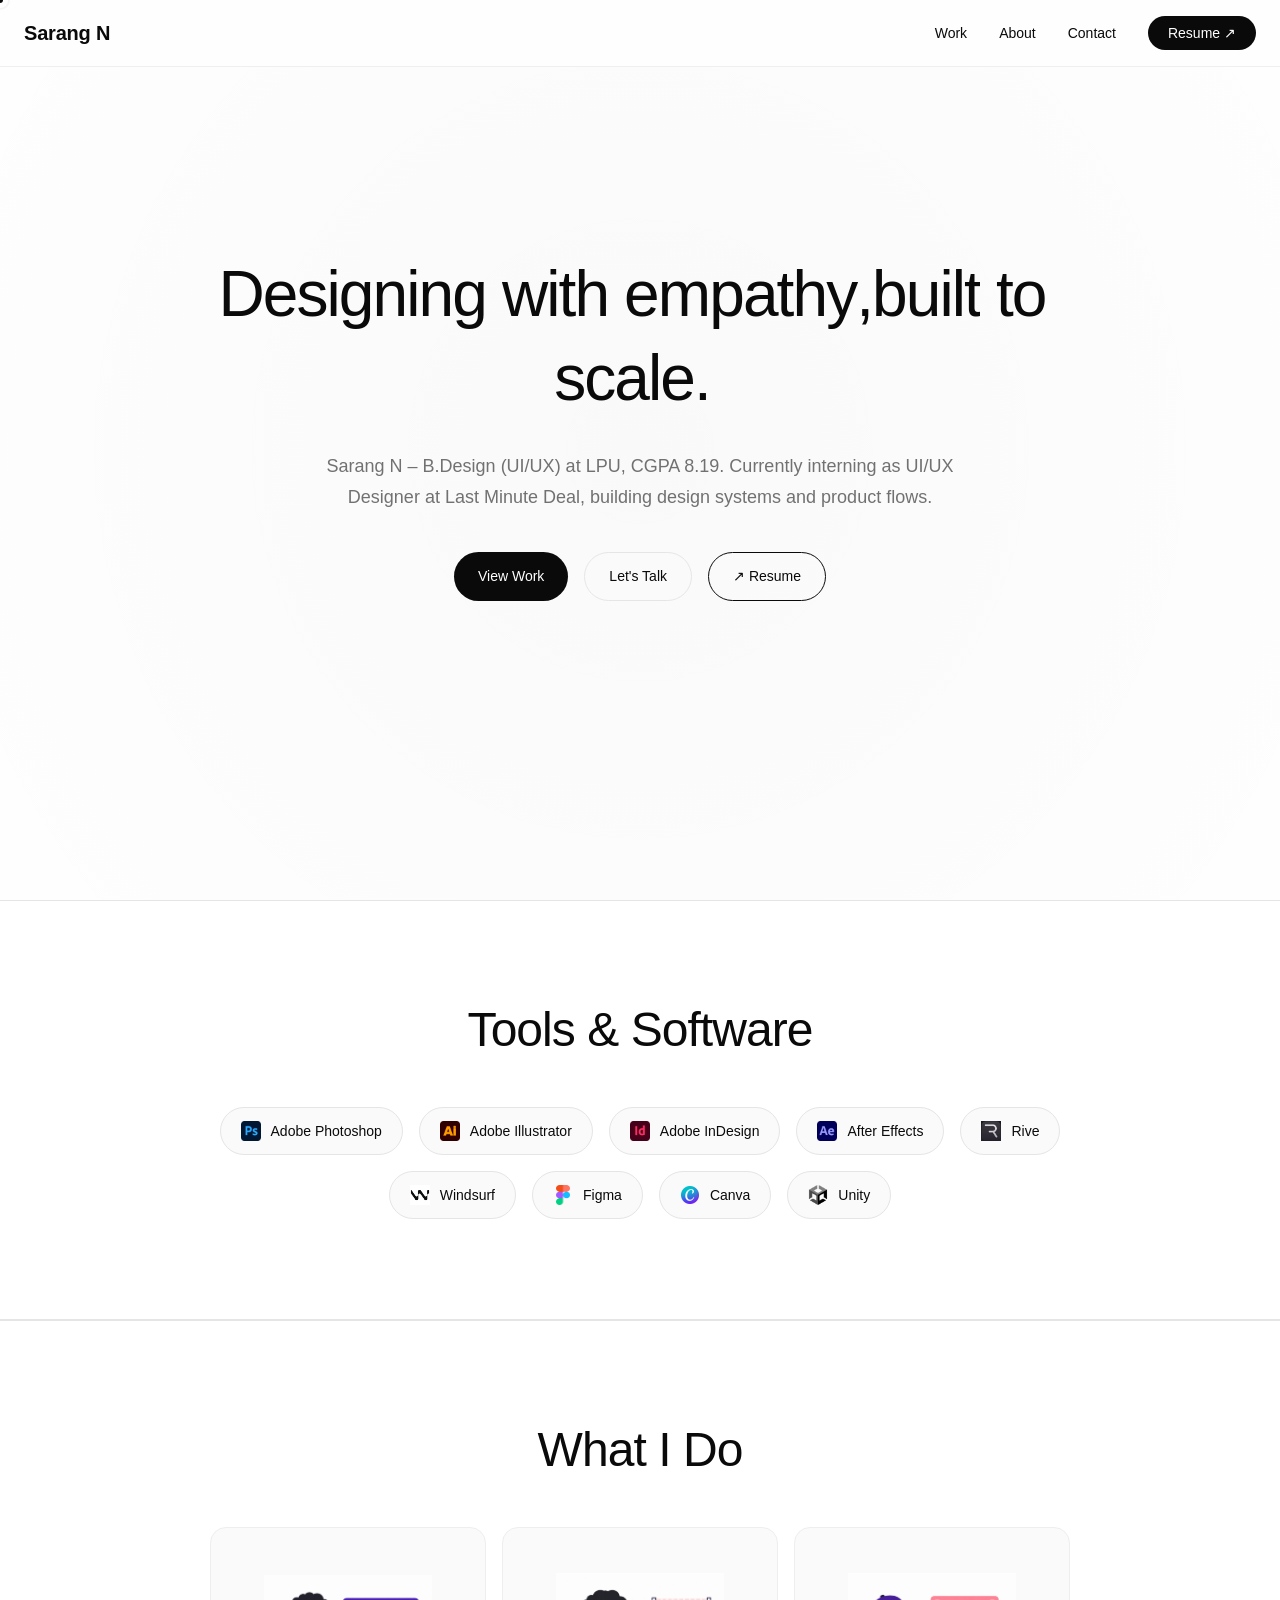
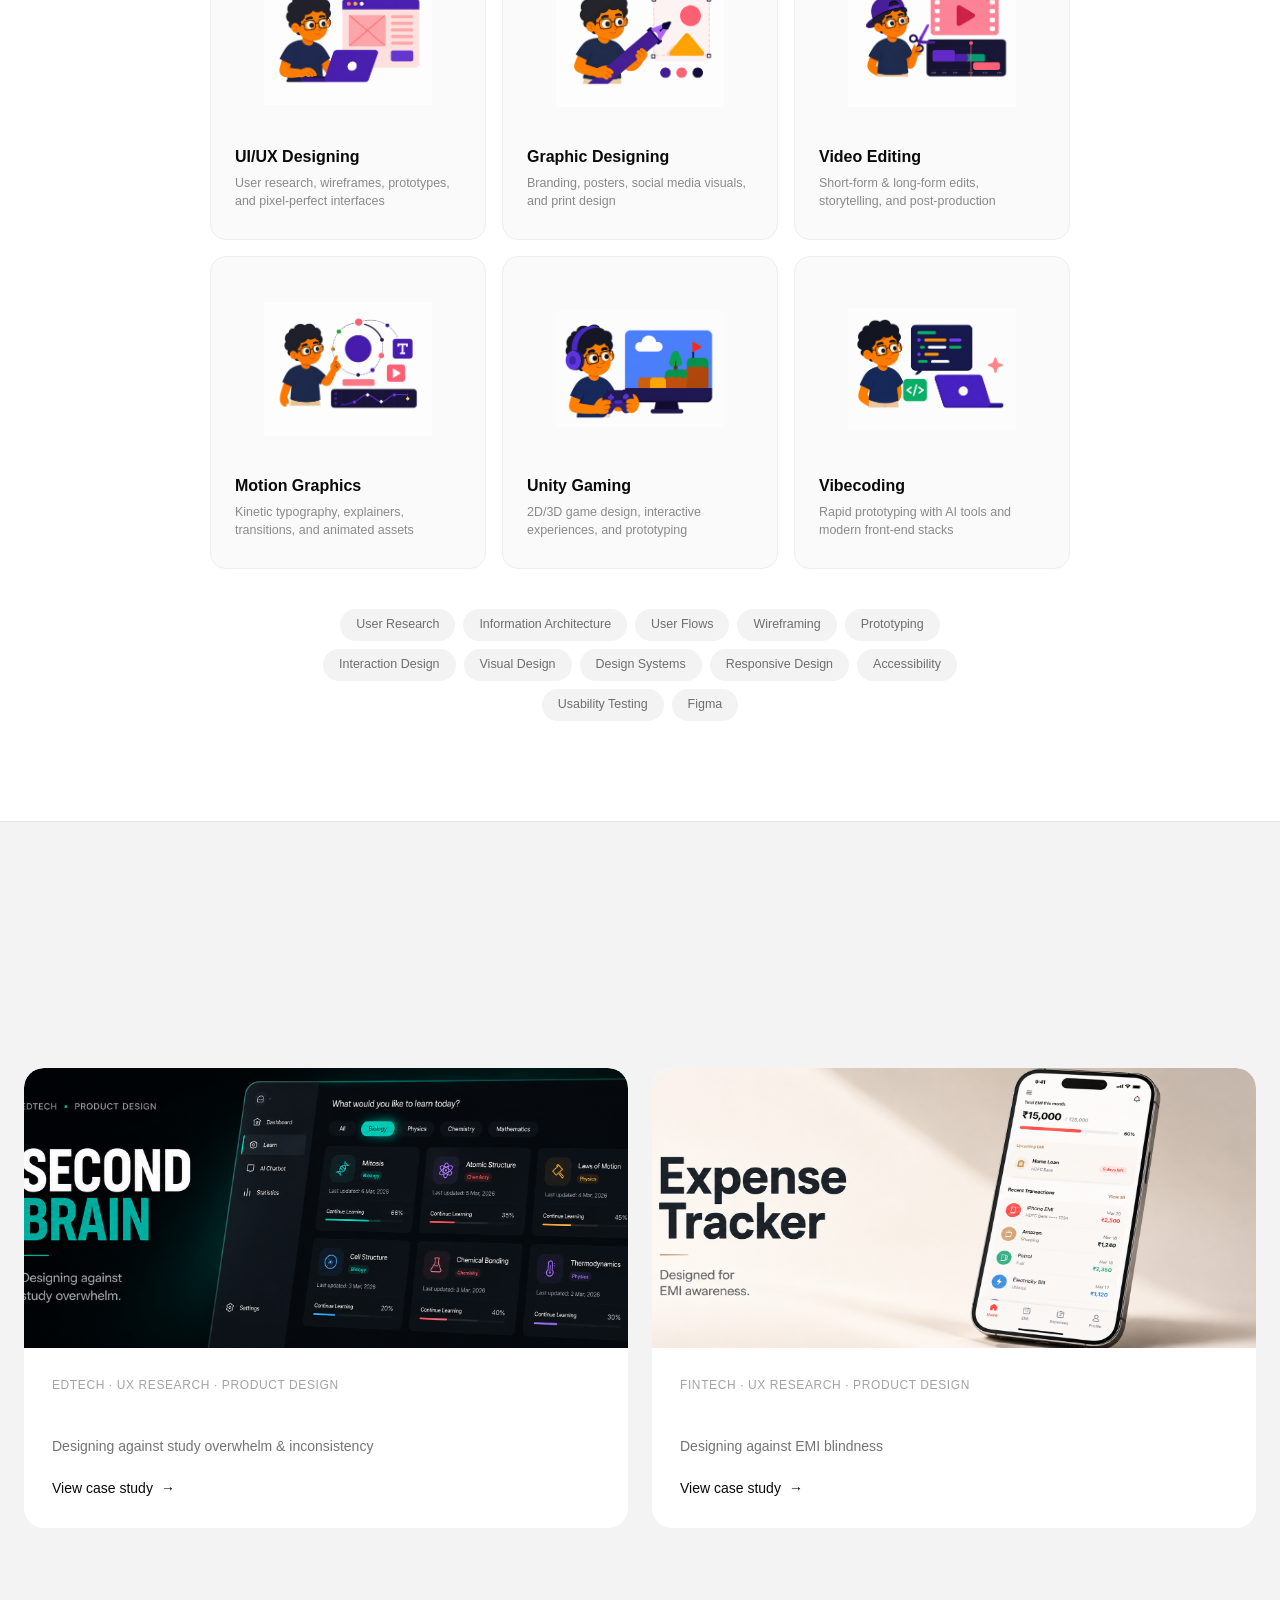
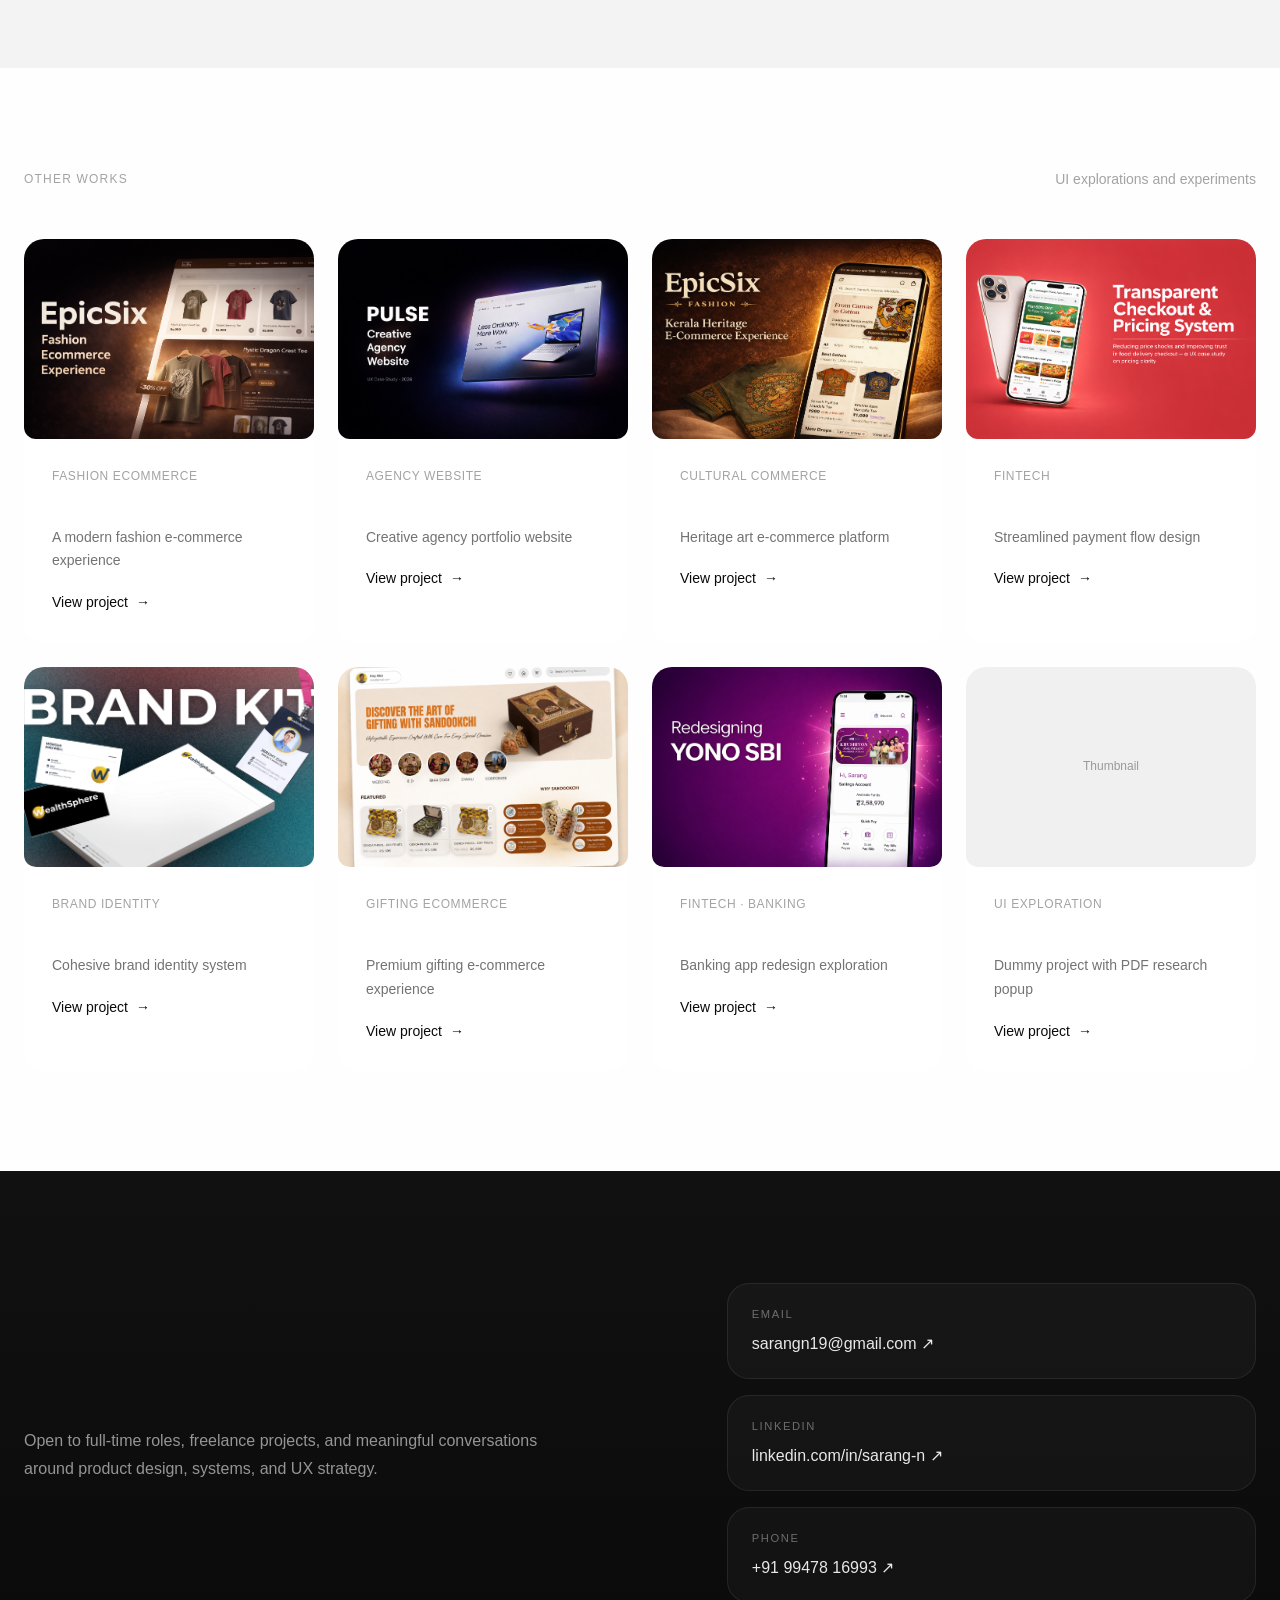
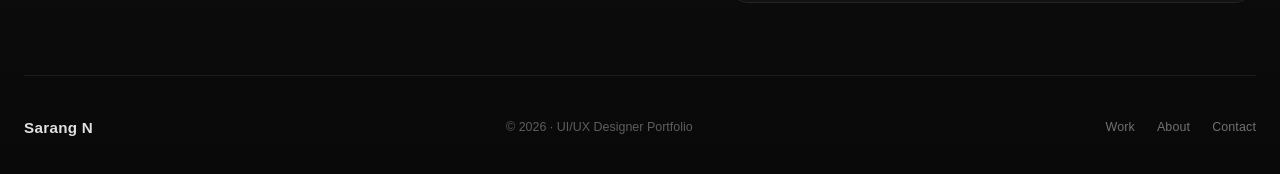
==== commit baac7843: "Reorder UX skills logically" ====
--- a/index.html
+++ b/index.html
@@ -359,17 +359,17 @@
             </div>
             <div class="ux-skills">
                 <span class="ux-skill-pill">User Research</span>
+                <span class="ux-skill-pill">Information Architecture</span>
+                <span class="ux-skill-pill">User Flows</span>
                 <span class="ux-skill-pill">Wireframing</span>
                 <span class="ux-skill-pill">Prototyping</span>
-                <span class="ux-skill-pill">Design Systems</span>
-                <span class="ux-skill-pill">Information Architecture</span>
-                <span class="ux-skill-pill">Usability Testing</span>
                 <span class="ux-skill-pill">Interaction Design</span>
                 <span class="ux-skill-pill">Visual Design</span>
-                <span class="ux-skill-pill">Figma</span>
-                <span class="ux-skill-pill">User Flows</span>
+                <span class="ux-skill-pill">Design Systems</span>
                 <span class="ux-skill-pill">Responsive Design</span>
                 <span class="ux-skill-pill">Accessibility</span>
+                <span class="ux-skill-pill">Usability Testing</span>
+                <span class="ux-skill-pill">Figma</span>
             </div>
         </div>
     </section>
